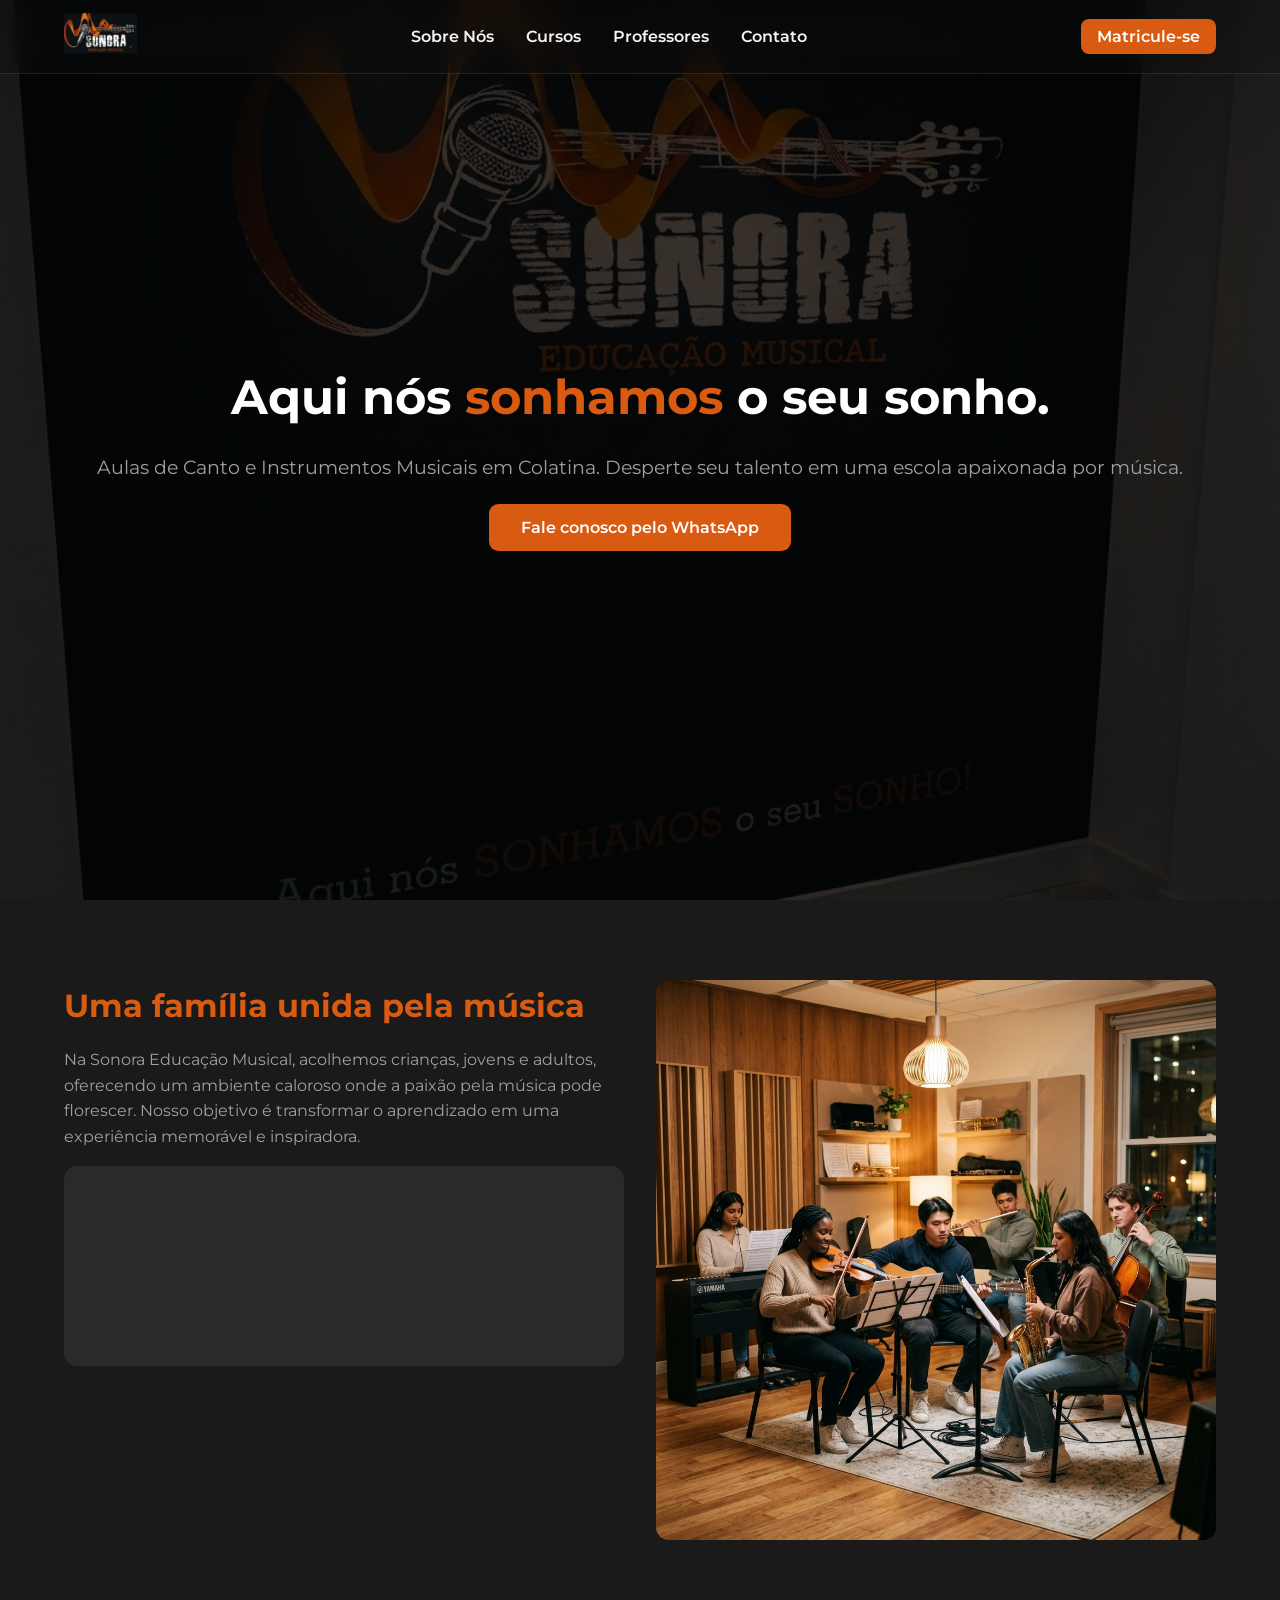
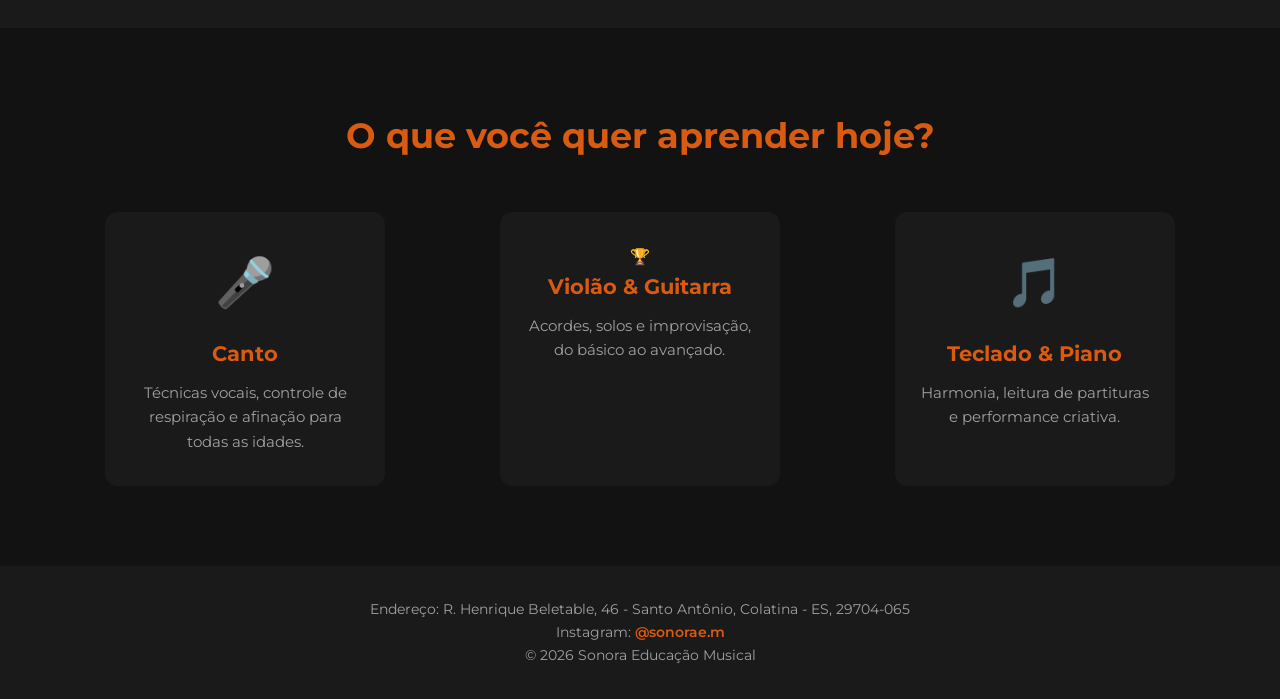
==== index.html @ bcbfad16 "Ajusta layout para celular e move arquivos para o diretorio raiz" ====
<!DOCTYPE html>
<html lang="pt-BR">
<head>
    <meta charset="UTF-8" />
    <meta http-equiv="X-UA-Compatible" content="IE=edge" />
    <meta name="viewport" content="width=device-width, initial-scale=1.0" />
    <title>Sonora Educação Musical</title>
    <!-- Google Font -->
    <link href="https://fonts.googleapis.com/css2?family=Montserrat:wght@400;600;700&display=swap" rel="stylesheet" />
    <link rel="stylesheet" href="style.css" />
</head>
<body>
    <!-- Header -->
    <header id="site-header" class="header glass">
        <div class="container header-content">
            <div class="logo">
                <a href="index.html"><img src="img/logo.png" alt="Sonora Logo" /></a>
            </div>
            <button class="menu-toggle" id="menu-toggle" aria-label="Abrir menu">
                <span class="hamburger-bar"></span>
                <span class="hamburger-bar"></span>
                <span class="hamburger-bar"></span>
            </button>
            <nav class="nav-menu">
                <ul>
                    <li><a href="sobre.html">Sobre Nós</a></li>
                    <li><a href="cursos.html">Cursos</a></li>
                    <li><a href="professores.html">Professores</a></li>
                    <li><a href="contato.html">Contato</a></li>
                </ul>
                <div class="cta-mobile">
                    <a href="https://api.whatsapp.com/message/GBODBOK3OAPBL1?autoload=1&app_absent=0&utm_source=ig" class="button enroll-btn" target="_blank" rel="noopener">Matricule‑se</a>
                </div>
            </nav>
            <div class="cta">
                <a href="https://api.whatsapp.com/message/GBODBOK3OAPBL1?autoload=1&app_absent=0&utm_source=ig" class="button enroll-btn" target="_blank" rel="noopener">Matricule‑se</a>
            </div>
        </div>
    </header>

    <!-- Hero Section -->
    <section id="hero" class="hero">
        <div class="hero-overlay"></div>
        <div class="hero-content container">
            <h1>Aqui nós <span class="highlight">sonhamos</span> o seu sonho.</h1>
            <p class="subtitle">Aulas de Canto e Instrumentos Musicais em Colatina. Desperte seu talento em uma escola apaixonada por música.</p>
            <a href="https://api.whatsapp.com/message/GBODBOK3OAPBL1?autoload=1&app_absent=0&utm_source=ig" class="button hero-btn" target="_blank" rel="noopener">Fale conosco pelo WhatsApp</a>
        </div>
    </section>

    <!-- About Us -->
    <section id="sobre" class="about section">
        <div class="container grid-about">
            <div class="about-text">
                <h2>Uma família unida pela música</h2>
                <p>Na Sonora Educação Musical, acolhemos crianças, jovens e adultos, oferecendo um ambiente caloroso onde a paixão pela música pode florescer. Nosso objetivo é transformar o aprendizado em uma experiência memorável e inspiradora.</p>
                <div class="gallery-placeholder">
                    <!-- Placeholder for a collage of student photos -->
                </div>
            </div>
            <div class="about-image">
                <img src="img/about.jpg" alt="Alunos da Sonora" />
            </div>
        </div>
    </section>

    <!-- Courses -->
    <section id="cursos" class="courses section">
        <div class="container">
            <h2 class="section-title">O que você quer aprender hoje?</h2>
            <div class="cards">
                <div class="card">
                    <div class="icon">&#127908;</div>
                    <h3>Canto</h3>
                    <p>Técnicas vocais, controle de respiração e afinação para todas as idades.</p>
                </div>
                <div class="card">
                    <div class="button" link="">&#127942;</div>
                    <h3>Violão &amp; Guitarra</h3>
                    <p>Acordes, solos e improvisação, do básico ao avançado.</p>
                </div>
                <div class="card">
                    <div class="icon">&#127925;</div>
                    <h3>Teclado &amp; Piano</h3>
                    <p>Harmonia, leitura de partituras e performance criativa.</p>
                </div>
            </div>
        </div>
    </section>

    <!-- Footer -->
    <footer id="contato" class="footer section">
        <div class="container footer-content">
            <p>Endereço: R. Henrique Beletable, 46 - Santo Antônio, Colatina - ES, 29704-065</p>
            <p>Instagram: <a href="https://instagram.com/sonorae.m" target="_blank" rel="noopener">@sonorae.m</a></p>
            <p>&copy; 2026 Sonora Educação Musical</p>
        </div>
    </footer>

    <script src="script.js"></script>
</body>
</html>
---- style.css ----
/* --------------------------------------------------
   Global Styles
   -------------------------------------------------- */
* {
  margin: 0;
  padding: 0;
  box-sizing: border-box;
}

html {
  scroll-behavior: smooth; /* fallback for browsers without JS offset handling */
}

body {
  font-family: 'Montserrat', sans-serif;
  background: linear-gradient(rgba(18, 18, 18, 0.85), rgba(18, 18, 18, 0.85)), url('img/background.png') no-repeat center center fixed;
  background-size: cover;
  background-color: #121212; /* fallback primary background */
  color: #f4f4f4; /* primary text */
  line-height: 1.6;
  -webkit-font-smoothing: antialiased;
}

a {
  text-decoration: none;
  color: inherit;
  transition: color 0.3s ease;
}

.container {
  width: 90%;
  max-width: 1200px;
  margin: 0 auto;
}

/* --------------------------------------------------
   Header – Glassmorphism
   -------------------------------------------------- */
header {
  position: fixed;
  top: 0;
  left: 0;
  width: 100%;
  backdrop-filter: blur(12px);
  background: rgba(18, 18, 18, 0.3);
  border-bottom: 1px solid rgba(255, 255, 255, 0.1);
  z-index: 1000;
  transition: background 0.4s ease, box-shadow 0.4s ease;
}

header.scrolled {
  background: rgba(18, 18, 18, 0.85);
  box-shadow: 0 2px 8px rgba(0, 0, 0, 0.5);
}

.header-content {
  display: flex;
  align-items: center;
  justify-content: space-between;
  padding: 0.8rem 0;
}

.logo img {
  height: 40px;
}

nav ul {
  display: flex;
  gap: 1.5rem;
  list-style: none;
}

nav a {
  color: #f4f4f4;
  font-weight: 600;
  position: relative;
}

nav a::after {
  content: '';
  position: absolute;
  width: 0;
  height: 2px;
  background: #d95a11;
  left: 0;
  bottom: -4px;
  transition: width 0.3s ease;
}

nav a:hover::after {
  width: 100%;
}

.cta .button {
  background: #d95a11;
  color: #fff;
  padding: 0.5rem 1rem;
  border-radius: 0.5rem;
  font-weight: 600;
  transition: transform 0.2s ease, box-shadow 0.2s ease;
}

.cta .button:hover {
  transform: scale(1.05);
  box-shadow: 0 4px 12px rgba(217, 90, 17, 0.4);
}

/* --------------------------------------------------
   Hero Section
   -------------------------------------------------- */
.hero {
  position: relative;
  min-height: 100vh;
  display: flex;
  align-items: center;
  justify-content: center;
  color: #fff;
  text-align: center;
  background: linear-gradient(rgba(0, 0, 0, 0.5), rgba(0, 0, 0, 0.5)), url('img/background.png') center center / cover no-repeat;
  overflow: hidden;
}

.hero-overlay {
  position: absolute;
  inset: 0;
  background: rgba(0, 0, 0, 0.4);
}

.hero-content {
  position: relative;
  z-index: 1;
}

.hero h1 {
  font-size: clamp(2rem, 6vw, 3.5rem);
  margin-bottom: 1rem;
}

.highlight {
  color: #d95a11;
}

.hero .subtitle {
  font-size: 1.1rem;
  color: #a0a0a0;
  margin-bottom: 2rem;
}

.hero .hero-btn {
  background: #d95a11;
  color: #fff;
  padding: 0.9rem 2rem;
  border-radius: 0.6rem;
  font-size: 1rem;
  font-weight: 600;
  transition: transform 0.2s ease, box-shadow 0.2s ease;
}

.hero .hero-btn:hover {
  transform: scale(1.03);
  box-shadow: 0 6px 15px rgba(217, 90, 17, 0.5);
}

/* --------------------------------------------------
   About Section
   -------------------------------------------------- */
.about {
  padding: 5rem 0;
  background: #1a1a1a;
  color: #f4f4f4;
}

.grid-about {
  display: grid;
  grid-template-columns: 1fr;
  gap: 2rem;
  align-items: start;
}

.about-text h2 {
  font-size: 2rem;
  margin-bottom: 1rem;
  color: #d95a11;
}

.about-text p {
  color: #a0a0a0;
  margin-bottom: 1rem;
}

.gallery-placeholder {
  height: 200px;
  background: #2a2a2a;
  border-radius: 0.8rem;
  display: flex;
  align-items: center;
  justify-content: center;
  color: #a0a0a0;
  font-style: italic;
}

.about-image img {
  width: 100%;
  border-radius: 0.8rem;
  object-fit: cover;
}

/* --------------------------------------------------
   Courses Section
   -------------------------------------------------- */
.courses {
  padding: 5rem 0;
  background: #121212;
  text-align: center;
}

.section-title {
  font-size: 2.2rem;
  margin-bottom: 3rem;
  color: #d95a11;
}

.cards {
  display: flex;
  flex-wrap: wrap;
  gap: 2rem;
  justify-content: center;
}

.card {
  background: #1a1a1a;
  border-radius: 0.8rem;
  padding: 2rem 1.5rem;
  width: 280px;
  transition: transform 0.3s ease, box-shadow 0.3s ease;
  text-align: center;
}

.card:hover {
  transform: translateY(-8px);
  box-shadow: 0 12px 20px rgba(0, 0, 0, 0.5);
}

.card .icon {
  font-size: 3rem;
  margin-bottom: 1rem;
}

.card h3 {
  margin-bottom: 0.7rem;
  color: #d95a11;
  font-size: 1.3rem;
}

.card p {
  color: #a0a0a0;
  font-size: 0.95rem;
}

/* --------------------------------------------------
   Footer
   -------------------------------------------------- */
.footer {
  background: #1a1a1a;
  color: #a0a0a0;
  padding: 2rem 0;
  text-align: center;
  font-size: 0.9rem;
}

.footer a {
  color: #d95a11;
  font-weight: 600;
}

/* --------------------------------------------------
   Responsive Adjustments (Mobile‑First)
   -------------------------------------------------- */
@media (min-width: 600px) {
  nav ul {
    gap: 2rem;
  }
}

@media (min-width: 768px) {
  .grid-about {
    grid-template-columns: 1fr 1fr;
  }
  .cards {
    justify-content: space-around;
  }
}

@media (min-width: 992px) {
  .hero h1 {
    font-size: 3rem;
  }
  .hero .subtitle {
    font-size: 1.2rem;
  }
}

/* --------------------------------------------------
   Utility Classes
   -------------------------------------------------- */
.hidden {
  display: none !important;
}

/* Active Nav Link */
nav a.active {
  color: #d95a11 !important;
}
nav a.active::after {
  width: 100% !important;
}

/* Subpage Hero */
.subpage-hero {
  padding: 8rem 0 4rem 0;
  text-align: center;
  background: linear-gradient(180deg, rgba(26, 26, 26, 0.8) 0%, rgba(18, 18, 18, 1) 100%);
  border-bottom: 1px solid rgba(255, 255, 255, 0.05);
}
.subpage-hero h1 {
  font-size: 3rem;
  color: #f4f4f4;
  margin-bottom: 0.5rem;
}
.subpage-hero .subtitle {
  color: #a0a0a0;
  font-size: 1.1rem;
}

/* About Values */
.values-title {
  margin: 2.5rem 0 1rem 0;
  color: #f4f4f4;
  font-size: 1.5rem;
}
.values-grid {
  display: grid;
  grid-template-columns: 1fr;
  gap: 1.5rem;
  margin-top: 1rem;
}
.value-item {
  background: #1a1a1a;
  padding: 1.5rem;
  border-radius: 0.8rem;
  border: 1px solid rgba(255, 255, 255, 0.05);
}
.value-icon {
  font-size: 2rem;
  margin-bottom: 0.5rem;
}
.value-item h4 {
  color: #d95a11;
  margin-bottom: 0.3rem;
}
.value-item p {
  font-size: 0.9rem;
}

/* Mural Collage (Polaroid Style) */
.about-gallery {
  background: #1a1a1a;
  padding: 2.5rem 2rem;
  border-radius: 1rem;
  border: 1px solid rgba(255, 255, 255, 0.05);
  box-shadow: 0 8px 32px rgba(0, 0, 0, 0.5);
  margin-top: 2rem;
}
.about-gallery h3 {
  color: #d95a11;
  margin-bottom: 0.3rem;
}
.mural-sub {
  font-size: 0.9rem;
  color: #a0a0a0;
  margin-bottom: 2rem;
}
.mural-collage {
  display: grid;
  grid-template-columns: repeat(2, 1fr);
  gap: 1.5rem;
  position: relative;
}
.collage-item {
  background: #252525;
  padding: 0.8rem;
  border-radius: 0.4rem;
  box-shadow: 0 4px 10px rgba(0, 0, 0, 0.4);
  transition: transform 0.3s ease, box-shadow 0.3s ease;
}
.collage-inner {
  display: flex;
  flex-direction: column;
  align-items: center;
  gap: 0.5rem;
}
.collage-inner span {
  font-size: 0.8rem;
  font-weight: 600;
  color: #f4f4f4;
}
.mural-pic-placeholder {
  width: 100%;
  aspect-ratio: 4/3;
  border-radius: 0.2rem;
  background: #333 url('background.png') no-repeat center center;
  background-size: cover;
  opacity: 0.8;
}
.mural-pic-placeholder.singer { filter: hue-rotate(15deg) contrast(1.1); }
.mural-pic-placeholder.guitar { filter: hue-rotate(60deg) saturate(1.2); }
.mural-pic-placeholder.piano { filter: hue-rotate(120deg) brightness(0.9); }
.mural-pic-placeholder.presentation { filter: hue-rotate(240deg) contrast(1.2); }

.collage-item.p1 { transform: rotate(-2deg); }
.collage-item.p2 { transform: rotate(3deg); }
.collage-item.p3 { transform: rotate(2deg); }
.collage-item.p4 { transform: rotate(-3deg); }

.collage-item:hover {
  transform: scale(1.05) rotate(0deg);
  box-shadow: 0 8px 20px rgba(217, 90, 17, 0.3);
  z-index: 10;
}

/* Detailed Courses Page */
.courses-detailed-grid {
  display: grid;
  grid-template-columns: 1fr;
  gap: 2.5rem;
  margin-top: 2rem;
}
.course-detail-card {
  background: #1a1a1a;
  border-radius: 1rem;
  padding: 2.5rem;
  border: 1px solid rgba(255, 255, 255, 0.05);
  box-shadow: 0 8px 24px rgba(0, 0, 0, 0.4);
  transition: transform 0.3s ease, border-color 0.3s ease;
  position: relative;
  overflow: hidden;
}
.course-detail-card:hover {
  transform: translateY(-5px);
  border-color: rgba(217, 90, 17, 0.3);
}
.course-icon-bg {
  font-size: 3rem;
  margin-bottom: 1.5rem;
}
.course-detail-card h3 {
  color: #d95a11;
  font-size: 1.8rem;
  margin-bottom: 1rem;
}
.course-desc {
  color: #a0a0a0;
  margin-bottom: 1.5rem;
}
.course-topics {
  list-style: none;
  display: grid;
  grid-template-columns: 1fr;
  gap: 0.8rem;
  margin-bottom: 2rem;
}
.course-topics li {
  display: flex;
  align-items: center;
  gap: 0.5rem;
  font-size: 0.95rem;
  color: #f4f4f4;
}
.course-topics li span {
  color: #d95a11;
  font-weight: bold;
}
.course-meta {
  border-top: 1px solid rgba(255, 255, 255, 0.05);
  padding-top: 1.5rem;
  margin-bottom: 2rem;
  display: flex;
  flex-direction: column;
  gap: 0.5rem;
  font-size: 0.85rem;
  color: #a0a0a0;
}
.course-btn {
  background: #d95a11;
  color: #fff;
  padding: 0.8rem 2rem;
  border-radius: 0.5rem;
  font-weight: 600;
  display: inline-block;
  transition: transform 0.2s ease, box-shadow 0.2s ease;
  text-align: center;
}
.course-btn:hover {
  transform: scale(1.03);
  box-shadow: 0 4px 15px rgba(217, 90, 17, 0.4);
}

/* Teachers Page Interactive Tab Layout */
.grid-teachers-layout {
  display: grid;
  grid-template-columns: 1fr;
  gap: 2.5rem;
  align-items: start;
}

.teachers-list-sidebar {
  display: flex;
  flex-direction: column;
  gap: 1.5rem;
}

.sidebar-title {
  font-size: 1.4rem;
  color: #f4f4f4;
  margin-bottom: 0.5rem;
  border-left: 3px solid #d95a11;
  padding-left: 0.8rem;
}

.teacher-small-cards {
  display: flex;
  flex-direction: column;
  gap: 1rem;
}

.teacher-small-card {
  display: flex;
  align-items: center;
  gap: 1.2rem;
  background: #1a1a1a;
  padding: 1rem 1.2rem;
  border-radius: 0.8rem;
  border: 1px solid rgba(255, 255, 255, 0.05);
  cursor: pointer;
  transition: transform 0.2s ease, border-color 0.2s ease, background-color 0.2s ease, box-shadow 0.2s ease;
}

.teacher-small-card:hover {
  transform: translateY(-2px);
  border-color: rgba(217, 90, 17, 0.3);
  background: #222;
}

.teacher-small-card.active {
  background: rgba(217, 90, 17, 0.08);
  border-color: #d95a11;
  box-shadow: 0 4px 15px rgba(217, 90, 17, 0.15);
}

.card-avatar {
  font-size: 1.8rem;
  background: #252525;
  width: 48px;
  height: 48px;
  border-radius: 50%;
  display: flex;
  align-items: center;
  justify-content: center;
  border: 1px solid rgba(255, 255, 255, 0.1);
  transition: border-color 0.2s ease;
}

.teacher-small-card.active .card-avatar {
  border-color: #d95a11;
  background: #1a1a1a;
}

.card-meta h4 {
  font-size: 1.05rem;
  color: #f4f4f4;
  margin-bottom: 0.1rem;
}

.card-meta p {
  font-size: 0.85rem;
  color: #a0a0a0;
}

/* Teacher details panel */
.teacher-details-panel {
  background: #1a1a1a;
  border-radius: 1.5rem;
  padding: 2.5rem;
  border: 1px solid rgba(255, 255, 255, 0.05);
  box-shadow: 0 8px 30px rgba(0, 0, 0, 0.4);
  position: relative;
  min-height: 400px;
}

.teacher-detail-content {
  display: none;
  opacity: 0;
}

@keyframes fadeIn {
  from { opacity: 0; transform: translateY(10px); }
  to { opacity: 1; transform: translateY(0); }
}

.teacher-detail-content.active {
  display: block;
  animation: fadeIn 0.4s forwards;
}

.teacher-detail-header {
  margin-bottom: 2rem;
}

.teacher-detail-header .tag {
  background: rgba(217, 90, 17, 0.15);
  color: #d95a11;
  padding: 0.3rem 0.8rem;
  border-radius: 2rem;
  font-size: 0.75rem;
  font-weight: 700;
  text-transform: uppercase;
  letter-spacing: 1px;
  display: inline-block;
  margin-bottom: 0.8rem;
}

.teacher-detail-header h2 {
  font-size: 2.5rem;
  color: #f4f4f4;
  margin-bottom: 0.3rem;
}

.teacher-instrument {
  color: #d95a11;
  font-weight: 600;
  font-size: 1.2rem;
}

.teacher-bio {
  color: #a0a0a0;
  line-height: 1.7;
  margin-bottom: 1.5rem;
}

.teacher-quote {
  font-style: italic;
  border-left: 3px solid #d95a11;
  padding-left: 1.5rem;
  margin: 2rem 0;
  color: #f4f4f4;
  font-size: 1.1rem;
}

.specs-heading {
  margin: 2rem 0 1rem 0;
  font-size: 1.2rem;
  color: #f4f4f4;
}

.specs-grid {
  display: grid;
  grid-template-columns: 1fr;
  gap: 1.2rem;
  margin-bottom: 2.5rem;
}

.spec-card {
  background: #252525;
  padding: 1.2rem;
  border-radius: 0.6rem;
  border: 1px solid rgba(255, 255, 255, 0.05);
}

.spec-card h5 {
  color: #d95a11;
  font-size: 1.05rem;
  margin-bottom: 0.4rem;
}

.spec-card p {
  font-size: 0.88rem;
  color: #a0a0a0;
}

.cta-teacher-box {
  border-top: 1px solid rgba(255, 255, 255, 0.05);
  padding-top: 2rem;
}

.teacher-cta-btn {
  background: #d95a11;
  color: #fff;
  padding: 1rem 2rem;
  border-radius: 0.6rem;
  font-weight: 700;
  transition: transform 0.2s ease, box-shadow 0.2s ease;
  display: inline-block;
}

.teacher-cta-btn:hover {
  transform: scale(1.05);
  box-shadow: 0 6px 20px rgba(217, 90, 17, 0.4);
}

/* Contact Page styling */
.grid-contact {
  display: grid;
  grid-template-columns: 1fr;
  gap: 3rem;
}
.contact-info h2, .contact-form-container h2 {
  color: #d95a11;
  font-size: 2rem;
  margin-bottom: 1rem;
}
.contact-info > p, .contact-form-container > p {
  color: #a0a0a0;
  margin-bottom: 2rem;
}
.info-block {
  display: flex;
  gap: 1rem;
  margin-bottom: 1.5rem;
}
.info-icon {
  font-size: 1.8rem;
}
.info-text h4 {
  color: #f4f4f4;
  margin-bottom: 0.2rem;
}
.info-text p, .info-text a {
  color: #a0a0a0;
  font-size: 0.95rem;
}
.highlight-link {
  transition: color 0.2s ease;
}
.highlight-link:hover {
  color: #d95a11;
}
.map-placeholder {
  background: #1a1a1a;
  border-radius: 1rem;
  border: 1px solid rgba(255, 255, 255, 0.05);
  padding: 0.5rem;
  height: 220px;
  margin-top: 2rem;
}
.map-inner {
  background: #252525;
  height: 100%;
  border-radius: 0.8rem;
  display: flex;
  align-items: center;
  justify-content: center;
  color: #a0a0a0;
  font-style: italic;
  font-size: 0.9rem;
  border: 1px dashed rgba(255, 255, 255, 0.1);
}
.contact-form-container {
  background: #1a1a1a;
  padding: 3rem;
  border-radius: 1.5rem;
  border: 1px solid rgba(255, 255, 255, 0.05);
}
.styled-form {
  display: flex;
  flex-direction: column;
  gap: 1.5rem;
}
.form-group {
  display: flex;
  flex-direction: column;
  gap: 0.5rem;
}
.form-group label {
  font-size: 0.9rem;
  font-weight: 600;
  color: #f4f4f4;
}
.form-group input, .form-group textarea {
  background: #252525;
  border: 1px solid rgba(255, 255, 255, 0.1);
  padding: 0.8rem 1rem;
  border-radius: 0.5rem;
  color: #f4f4f4;
  font-family: inherit;
  transition: border-color 0.3s ease, box-shadow 0.3s ease;
}
.form-group input:focus, .form-group textarea:focus {
  outline: none;
  border-color: #d95a11;
  box-shadow: 0 0 8px rgba(217, 90, 17, 0.35);
}
.form-submit-btn {
  background: #d95a11;
  color: #fff;
  padding: 1rem;
  border: none;
  border-radius: 0.5rem;
  font-weight: 700;
  font-size: 1rem;
  cursor: pointer;
  transition: transform 0.2s ease, box-shadow 0.2s ease;
}
.form-submit-btn:hover {
  transform: translateY(-2px);
  box-shadow: 0 5px 15px rgba(217, 90, 17, 0.4);
}

/* --------------------------------------------------
   Responsive Subpages (Tablet / Desktop)
   -------------------------------------------------- */
@media (min-width: 768px) {
  .values-grid {
    grid-template-columns: repeat(2, 1fr);
  }
  .courses-detailed-grid {
    grid-template-columns: repeat(2, 1fr);
  }
  .grid-contact {
    grid-template-columns: 1fr 1fr;
  }
  .specs-grid {
    grid-template-columns: repeat(3, 1fr);
  }
}

@media (min-width: 992px) {
  .courses-detailed-grid {
    grid-template-columns: repeat(3, 1fr);
  }
  .grid-teachers-layout {
    grid-template-columns: 320px 1fr;
  }
  .collage-inner span {
    font-size: 0.9rem;
  }
}

/* Teacher Detailed Profile Pictures */
.teacher-detail-flex {
  display: flex;
  align-items: center;
  gap: 1.5rem;
  margin-bottom: 2rem;
}

.teacher-detail-img-container {
  width: 90px;
  height: 90px;
  border-radius: 50%;
  overflow: hidden;
  border: 3px solid #d95a11;
  box-shadow: 0 4px 12px rgba(217, 90, 17, 0.3);
  flex-shrink: 0;
}

.teacher-detail-avatar {
  width: 100%;
  height: 100%;
  object-fit: cover;
}

.teacher-detail-header-text {
  display: flex;
  flex-direction: column;
}

@media (max-width: 480px) {
  .teacher-detail-flex {
    flex-direction: column;
    align-items: flex-start;
    gap: 1rem;
  }
}

/* --------------------------------------------------
   Mobile Responsive Adjustments & Hamburger Menu
   -------------------------------------------------- */

/* Hamburger Button */
.menu-toggle {
  display: none;
  flex-direction: column;
  justify-content: space-between;
  width: 28px;
  height: 20px;
  background: transparent;
  border: none;
  cursor: pointer;
  z-index: 1100;
  padding: 0;
}

.menu-toggle:focus {
  outline: none;
}

.hamburger-bar {
  width: 100%;
  height: 3px;
  background-color: #f4f4f4;
  border-radius: 2px;
  transition: all 0.3s cubic-bezier(0.77, 0.2, 0.05, 1.0);
}

/* Transform Hamburger into 'X' when active */
.menu-toggle.active .hamburger-bar:nth-child(1) {
  transform: translateY(8.5px) rotate(45deg);
}

.menu-toggle.active .hamburger-bar:nth-child(2) {
  opacity: 0;
}

.menu-toggle.active .hamburger-bar:nth-child(3) {
  transform: translateY(-8.5px) rotate(-45deg);
}

/* Mobile responsive navigation & styling */
@media (max-width: 767px) {
  .menu-toggle {
    display: flex;
  }

  .header-content .cta {
    display: none; /* Hide desktop CTA in header line */
  }

  .nav-menu {
    position: fixed;
    top: 0;
    right: -100%;
    width: 290px;
    height: 100vh;
    background: rgba(18, 18, 18, 0.98);
    backdrop-filter: blur(20px);
    -webkit-backdrop-filter: blur(20px);
    display: flex;
    flex-direction: column;
    justify-content: center;
    align-items: center;
    gap: 2.5rem;
    z-index: 1000;
    transition: right 0.4s cubic-bezier(0.77, 0.2, 0.05, 1.0);
    box-shadow: -10px 0 30px rgba(0, 0, 0, 0.6);
    border-left: 1px solid rgba(255, 255, 255, 0.05);
    padding: 2rem;
  }

  .nav-menu.active {
    right: 0;
  }

  nav ul {
    flex-direction: column;
    align-items: center;
    gap: 2rem;
  }

  nav a {
    font-size: 1.25rem;
  }

  .cta-mobile {
    display: block;
    margin-top: 1rem;
    width: 100%;
    text-align: center;
  }

  .cta-mobile .button {
    background: #d95a11;
    color: #fff;
    padding: 0.8rem 2rem;
    border-radius: 0.5rem;
    font-weight: 600;
    display: inline-block;
    transition: transform 0.2s ease, box-shadow 0.2s ease;
    width: 100%;
  }

  body.no-scroll {
    overflow: hidden;
  }
}

@media (min-width: 768px) {
  .cta-mobile {
    display: none;
  }
}

/* Horizontal scrollable tab list for teachers on small viewports */
@media (max-width: 991px) {
  .teacher-small-cards {
    flex-direction: row !important;
    overflow-x: auto;
    padding: 0.5rem 0.2rem 1.2rem 0.2rem;
    -webkit-overflow-scrolling: touch;
    scrollbar-width: thin;
    scrollbar-color: #d95a11 rgba(255, 255, 255, 0.05);
    gap: 0.8rem;
  }

  /* Style scrollbar for webkit browsers */
  .teacher-small-cards::-webkit-scrollbar {
    height: 5px;
  }
  .teacher-small-cards::-webkit-scrollbar-track {
    background: rgba(255, 255, 255, 0.05);
    border-radius: 10px;
  }
  .teacher-small-cards::-webkit-scrollbar-thumb {
    background: #d95a11;
    border-radius: 10px;
  }

  .teacher-small-card {
    flex: 0 0 auto;
    width: 160px;
    padding: 0.8rem 1rem;
    flex-direction: column;
    text-align: center;
    gap: 0.6rem;
  }

  .teacher-small-card .card-avatar {
    width: 44px;
    height: 44px;
    font-size: 1.5rem;
  }

  .teacher-small-card .card-meta h4 {
    font-size: 0.95rem;
  }

  .teacher-small-card .card-meta p {
    font-size: 0.75rem;
  }
}

/* Specific spacing and padding fixes on mobile devices */
@media (max-width: 480px) {
  .course-detail-card {
    padding: 1.5rem;
  }
  
  .teacher-details-panel {
    padding: 1.5rem;
  }

  .contact-form-container {
    padding: 1.5rem;
  }

  .mural-collage {
    gap: 0.8rem;
  }

  .collage-item {
    padding: 0.5rem;
  }
}
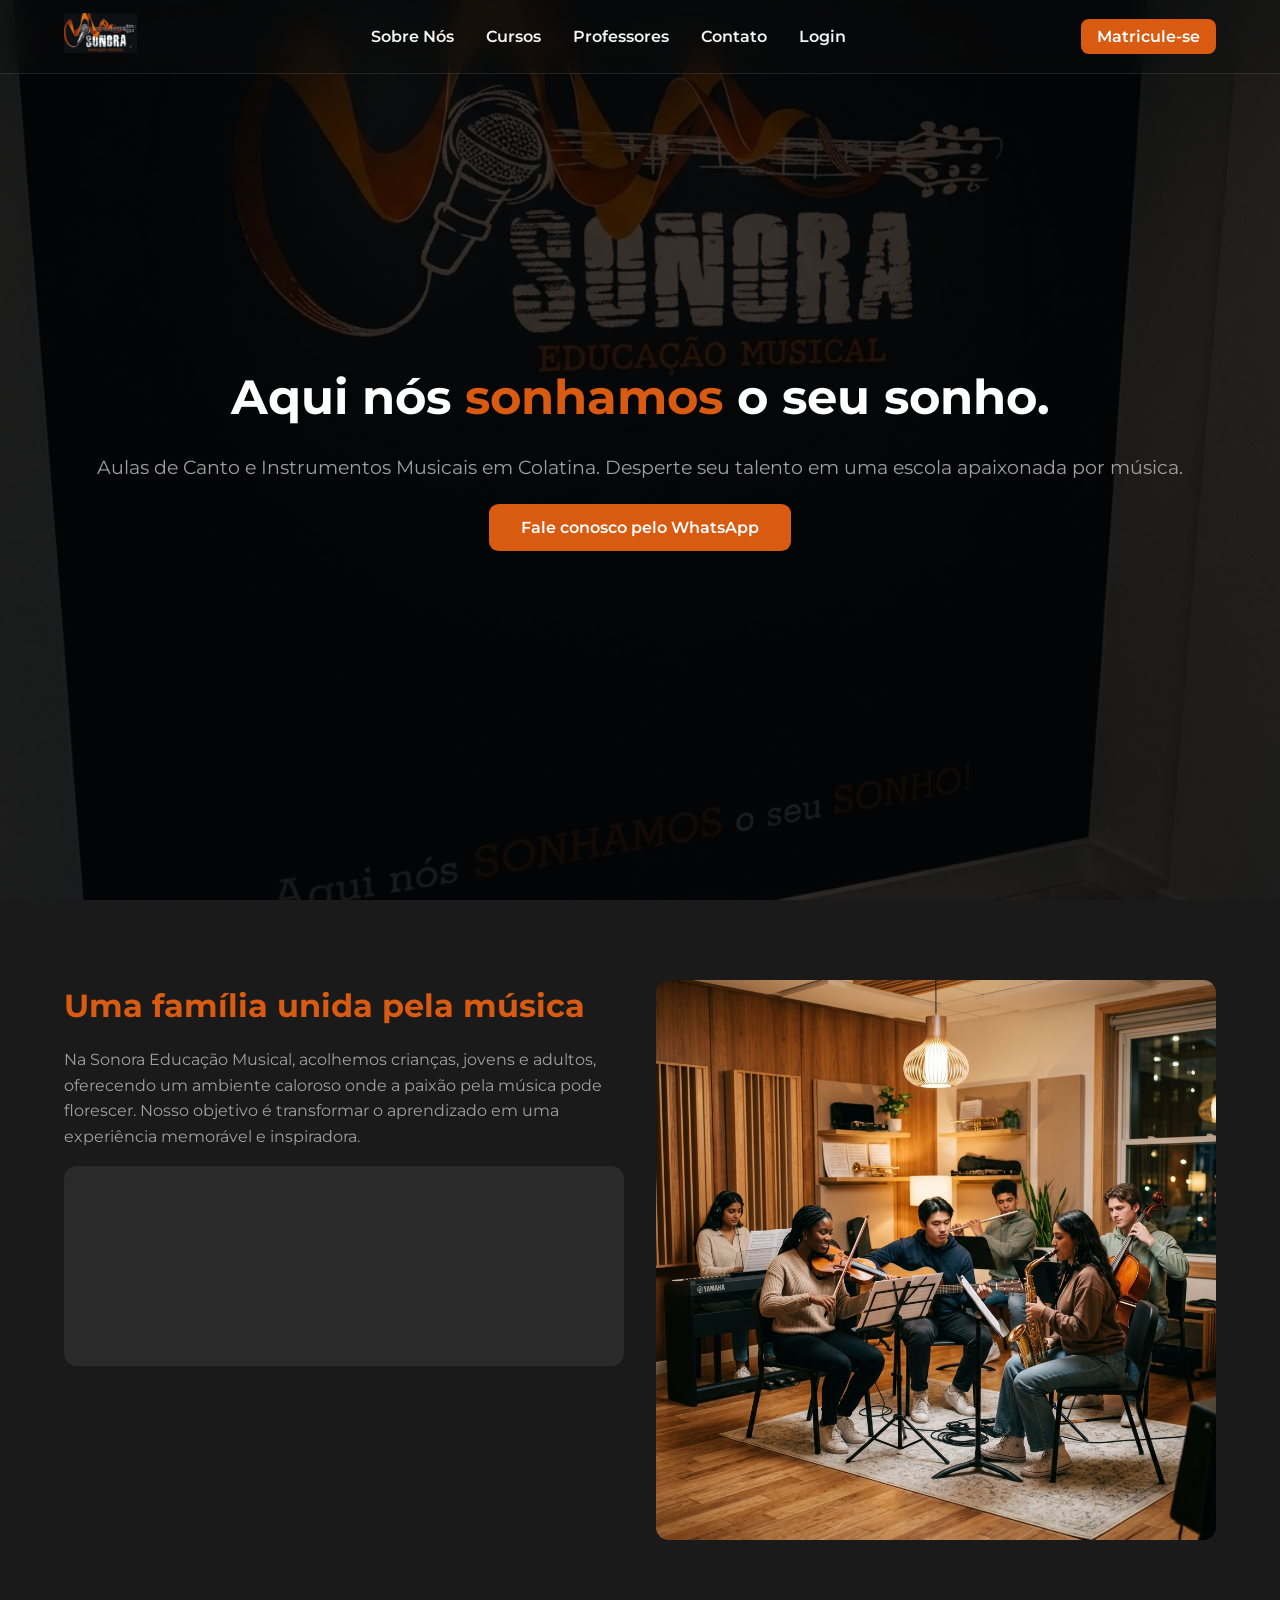
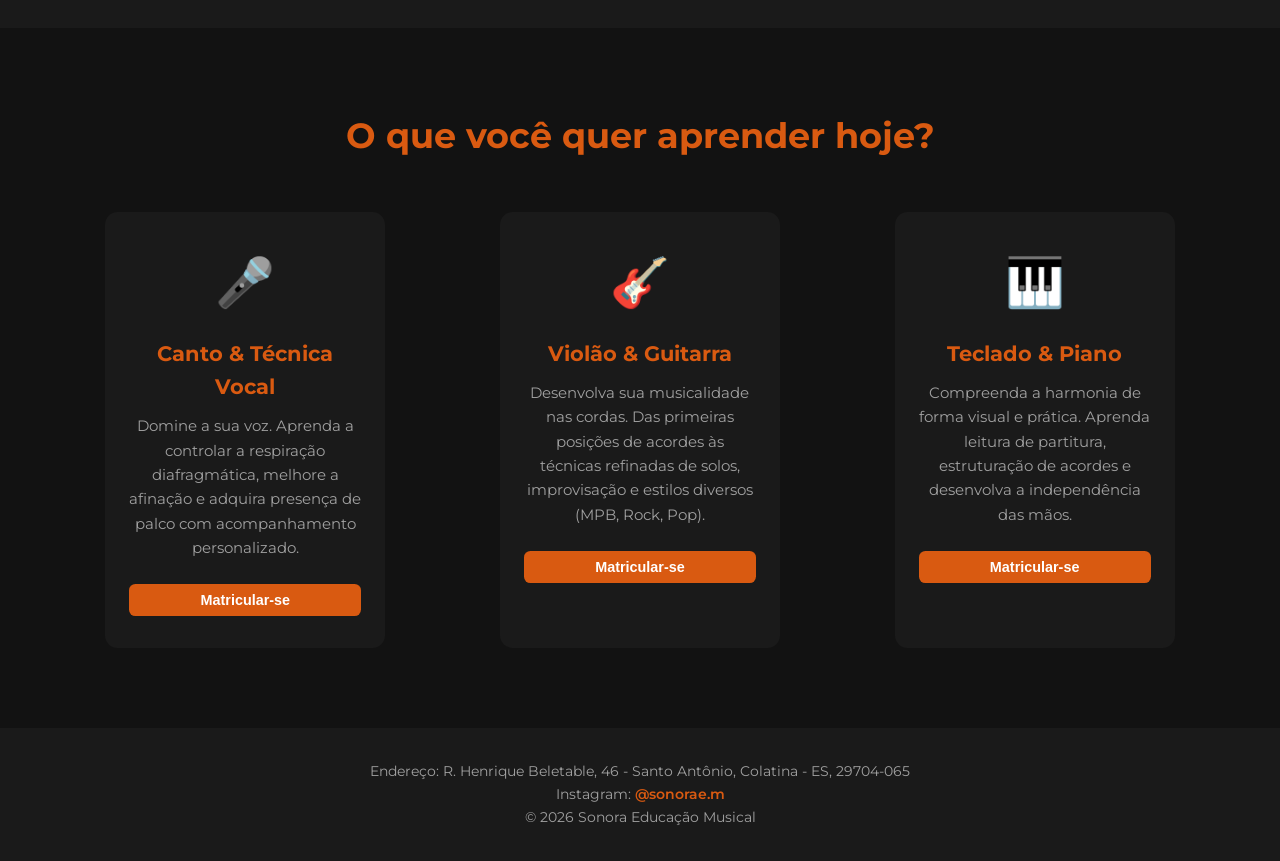
==== commit caec2df4: "Cria login.html, admin.html e torna o site dinamico com localStorage" ====
--- a/index.html
+++ b/index.html
@@ -42,8 +42,8 @@
     <section id="hero" class="hero">
         <div class="hero-overlay"></div>
         <div class="hero-content container">
-            <h1>Aqui nós <span class="highlight">sonhamos</span> o seu sonho.</h1>
-            <p class="subtitle">Aulas de Canto e Instrumentos Musicais em Colatina. Desperte seu talento em uma escola apaixonada por música.</p>
+            <h1 id="hero-title">Aqui nós <span class="highlight">sonhamos</span> o seu sonho.</h1>
+            <p id="hero-subtitle" class="subtitle">Aulas de Canto e Instrumentos Musicais em Colatina. Desperte seu talento em uma escola apaixonada por música.</p>
             <a href="https://api.whatsapp.com/message/GBODBOK3OAPBL1?autoload=1&app_absent=0&utm_source=ig" class="button hero-btn" target="_blank" rel="noopener">Fale conosco pelo WhatsApp</a>
         </div>
     </section>
@@ -52,8 +52,8 @@
     <section id="sobre" class="about section">
         <div class="container grid-about">
             <div class="about-text">
-                <h2>Uma família unida pela música</h2>
-                <p>Na Sonora Educação Musical, acolhemos crianças, jovens e adultos, oferecendo um ambiente caloroso onde a paixão pela música pode florescer. Nosso objetivo é transformar o aprendizado em uma experiência memorável e inspiradora.</p>
+                <h2 id="about-title">Uma família unida pela música</h2>
+                <p id="about-text-homepage">Na Sonora Educação Musical, acolhemos crianças, jovens e adultos, oferecendo um ambiente caloroso onde a paixão pela música pode florescer. Nosso objetivo é transformar o aprendizado em uma experiência memorável e inspiradora.</p>
                 <div class="gallery-placeholder">
                     <!-- Placeholder for a collage of student photos -->
                 </div>
--- a/style.css
+++ b/style.css
@@ -1071,3 +1071,175 @@
   }
 }
 
+/* --------------------------------------------------
+   Auth Pages & Admin Dashboard Styles
+   -------------------------------------------------- */
+
+/* Authentication Tabs */
+.auth-tabs {
+  border-bottom: 2px solid rgba(255, 255, 255, 0.05);
+}
+
+.auth-tab-btn {
+  transition: all 0.3s ease;
+}
+
+.auth-tab-btn.active {
+  color: #fff !important;
+  border-bottom: 2px solid #d95a11 !important;
+}
+
+/* User greeting in header */
+.user-greeting {
+  color: #a0a0a0;
+  font-size: 0.9rem;
+  margin-right: 0.5rem;
+  font-weight: 600;
+}
+
+/* Forms Select input styling */
+select {
+  width: 100%;
+  background: #252525;
+  border: 1px solid rgba(255, 255, 255, 0.1);
+  padding: 0.8rem 1rem;
+  border-radius: 0.5rem;
+  color: #f4f4f4;
+  font-family: inherit;
+  font-size: 1rem;
+  transition: border-color 0.3s ease, box-shadow 0.3s ease;
+}
+
+select:focus {
+  outline: none;
+  border-color: #d95a11;
+  box-shadow: 0 0 8px rgba(217, 90, 17, 0.35);
+}
+
+/* Admin Dashboard CSS layout overrides */
+.admin-tabs {
+  display: flex;
+  flex-wrap: wrap;
+  gap: 0.5rem;
+  margin-bottom: 2rem;
+  border-bottom: 1px solid rgba(255, 255, 255, 0.05);
+  padding-bottom: 1rem;
+}
+
+.admin-tab-btn {
+  background: #1a1a1a;
+  border: 1px solid rgba(255, 255, 255, 0.05);
+  padding: 0.8rem 1.5rem;
+  color: #a0a0a0;
+  font-family: inherit;
+  font-weight: 600;
+  cursor: pointer;
+  border-radius: 0.5rem;
+  transition: all 0.3s ease;
+}
+
+.admin-tab-btn.active, .admin-tab-btn:hover {
+  color: #fff !important;
+  background: #d95a11 !important;
+  border-color: #d95a11 !important;
+}
+
+.admin-panel {
+  background: #1a1a1a;
+  border-radius: 1rem;
+  border: 1px solid rgba(255, 255, 255, 0.05);
+  padding: 2rem;
+  box-shadow: 0 8px 32px rgba(0, 0, 0, 0.4);
+  margin-bottom: 3rem;
+}
+
+.admin-table {
+  width: 100%;
+  border-collapse: collapse;
+  margin-top: 1rem;
+  text-align: left;
+}
+
+.admin-table th, .admin-table td {
+  padding: 1rem;
+  border-bottom: 1px solid rgba(255, 255, 255, 0.05);
+  color: #f4f4f4;
+}
+
+.admin-table th {
+  color: #d95a11;
+  font-weight: 600;
+}
+
+.admin-table tr:hover {
+  background: rgba(255, 255, 255, 0.02);
+}
+
+.admin-form-row {
+  display: grid;
+  grid-template-columns: 1fr 1fr;
+  gap: 1.5rem;
+}
+
+.btn-action {
+  padding: 0.4rem 0.8rem;
+  border-radius: 0.3rem;
+  border: none;
+  cursor: pointer;
+  font-weight: 600;
+  font-size: 0.85rem;
+  transition: transform 0.2s ease;
+}
+
+.btn-edit {
+  background: #d95a11;
+  color: #fff;
+  margin-right: 0.5rem;
+}
+
+.btn-delete {
+  background: #e74c3c;
+  color: #fff;
+}
+
+.btn-action:hover {
+  transform: scale(1.05);
+}
+
+/* Modals */
+.admin-modal {
+  position: fixed;
+  top: 0;
+  left: 0;
+  width: 100%;
+  height: 100%;
+  background: rgba(0, 0, 0, 0.8);
+  backdrop-filter: blur(5px);
+  z-index: 2000;
+  display: flex;
+  align-items: center;
+  justify-content: center;
+}
+
+.admin-modal-content {
+  background: #1a1a1a;
+  border-radius: 1rem;
+  border: 1px solid rgba(255, 255, 255, 0.1);
+  padding: 2.5rem;
+  width: 90%;
+  max-width: 600px;
+  box-shadow: 0 10px 40px rgba(0, 0, 0, 0.6);
+  max-height: 90vh;
+  overflow-y: auto;
+}
+
+@media (max-width: 768px) {
+  .admin-form-row {
+    grid-template-columns: 1fr;
+  }
+  .admin-table th, .admin-table td {
+    padding: 0.6rem;
+    font-size: 0.85rem;
+  }
+}
+
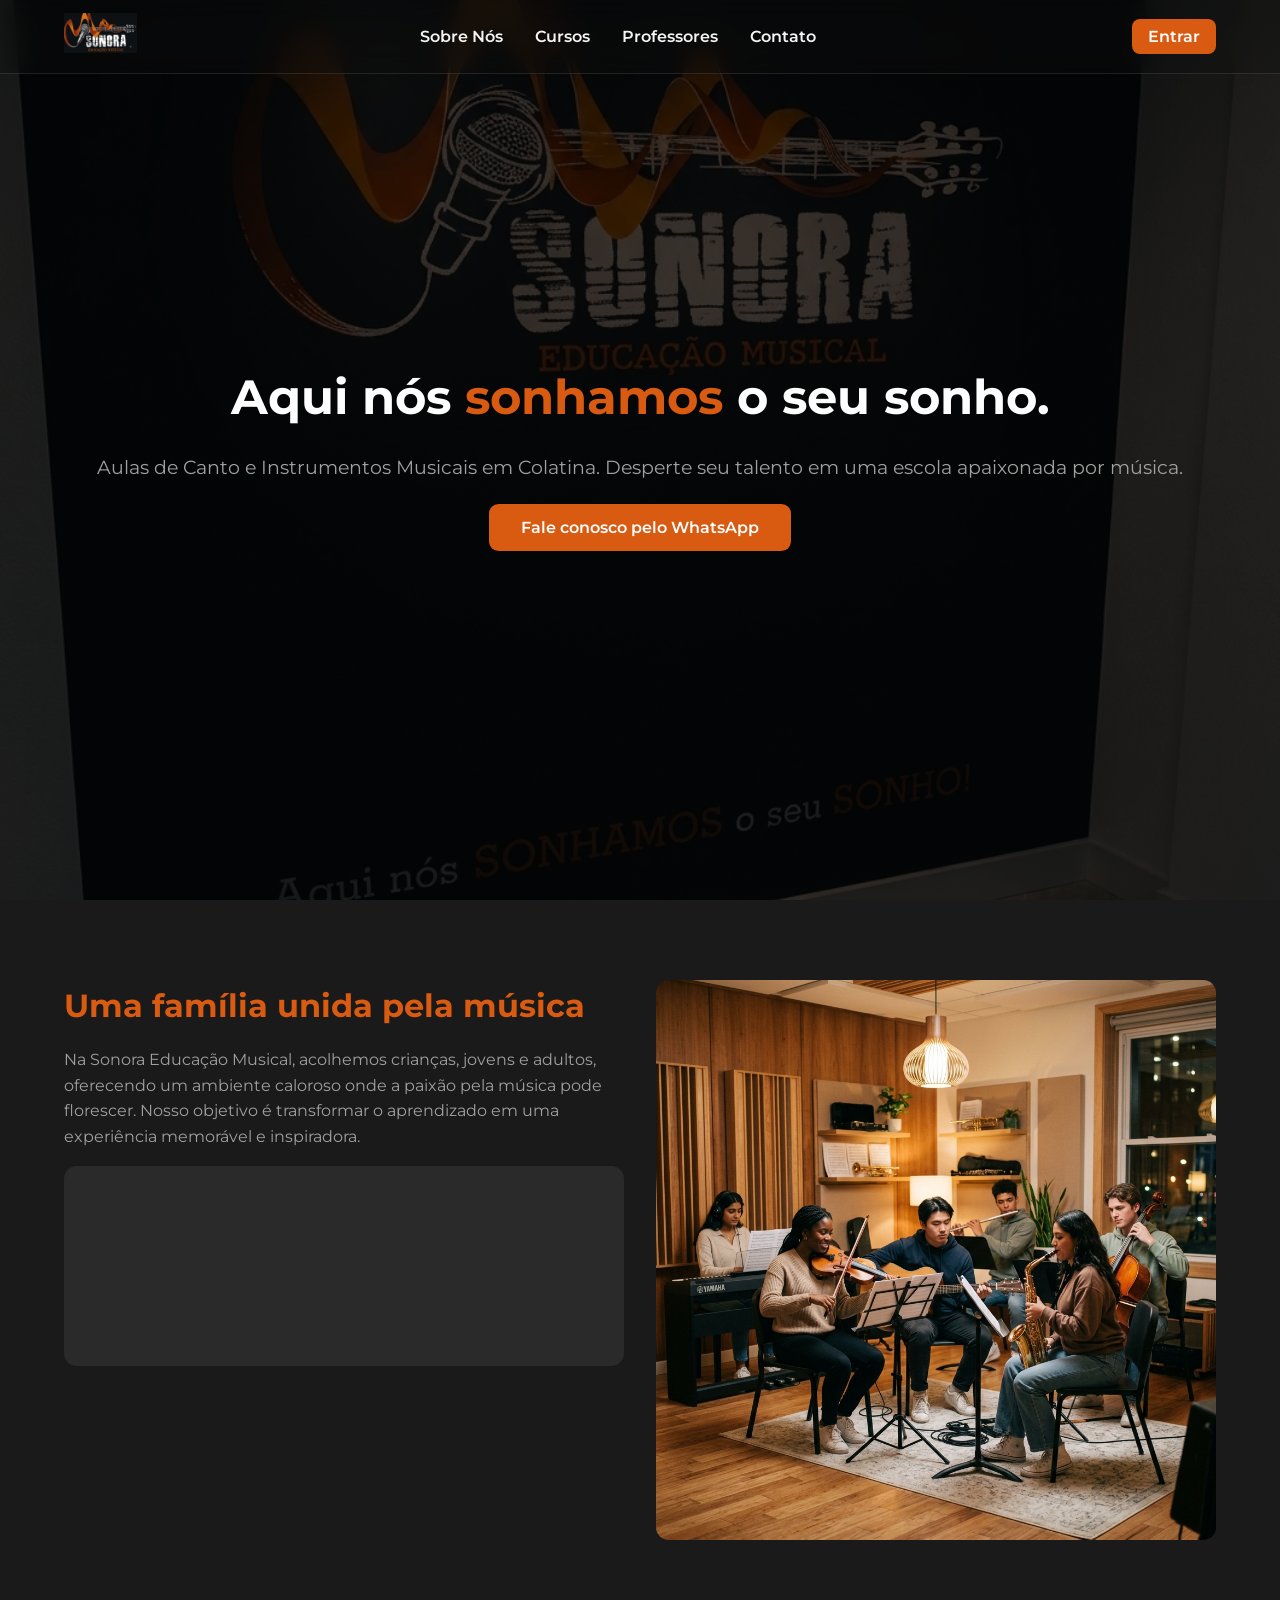
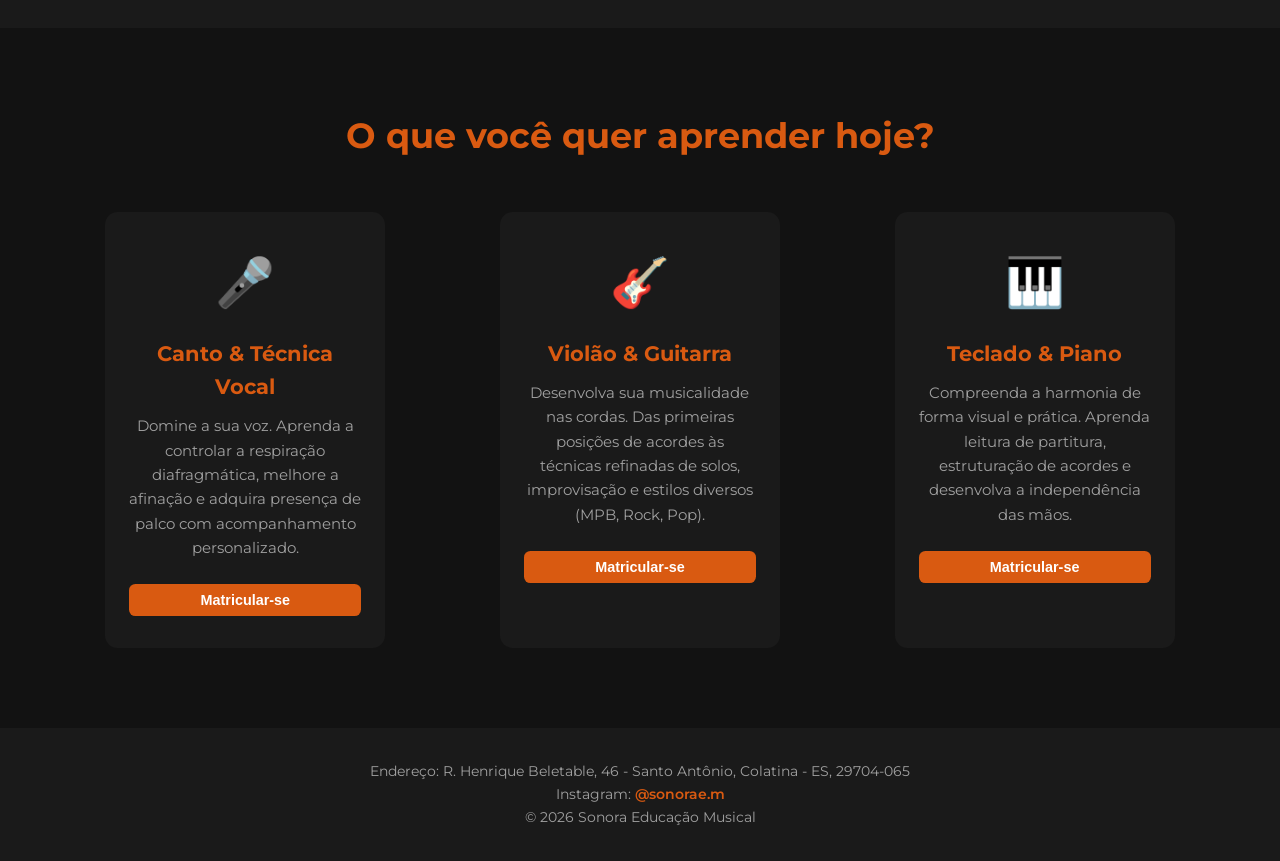
==== commit 24aa566b: "Implementa login de admin, cadastro com CPF e Data de Nascimento, e salva dados em JSON usando PHP" ====
--- a/index.html
+++ b/index.html
@@ -29,7 +29,7 @@
                     <li><a href="contato.html">Contato</a></li>
                 </ul>
                 <div class="cta-mobile">
-                    <a href="https://api.whatsapp.com/message/GBODBOK3OAPBL1?autoload=1&app_absent=0&utm_source=ig" class="button enroll-btn" target="_blank" rel="noopener">Matricule‑se</a>
+                    <a href="admin.html" class="button enroll-btn" target="_blank" rel="noopener">Matricule‑se</a>
                 </div>
             </nav>
             <div class="cta">
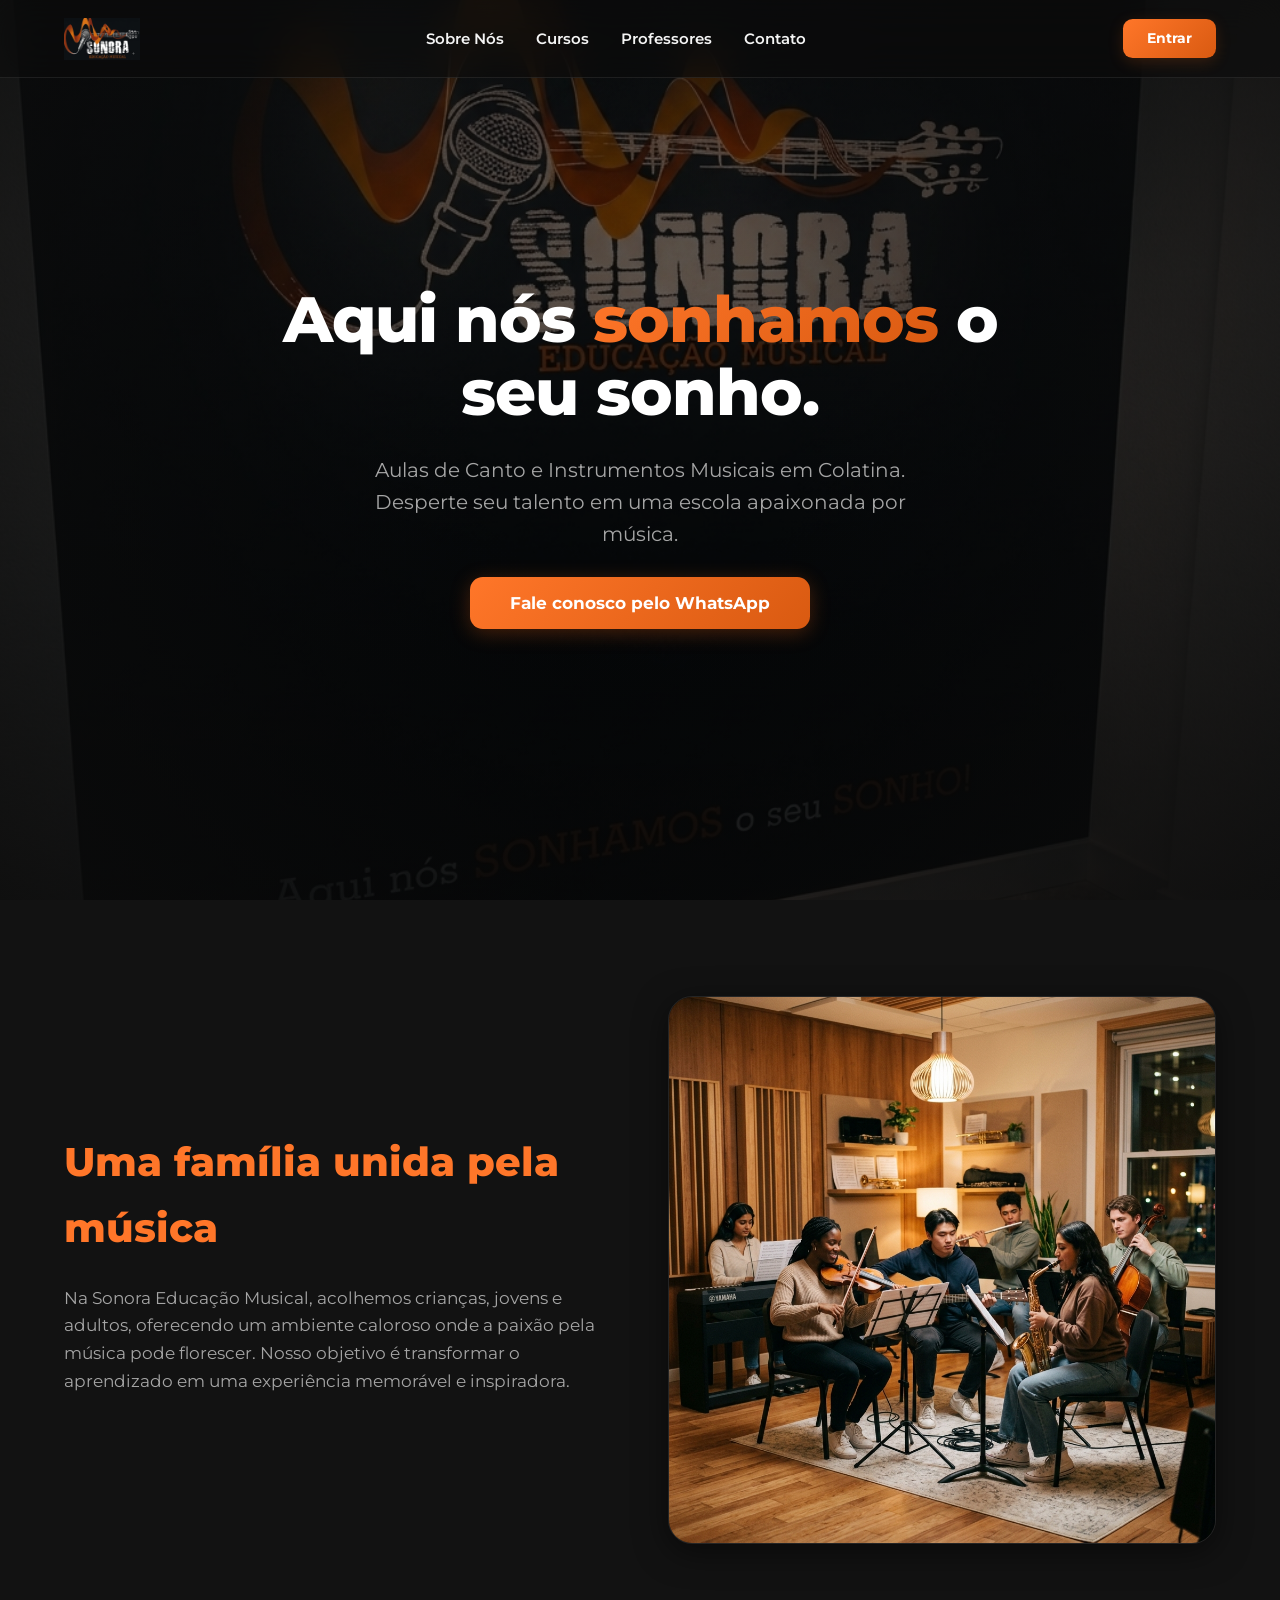
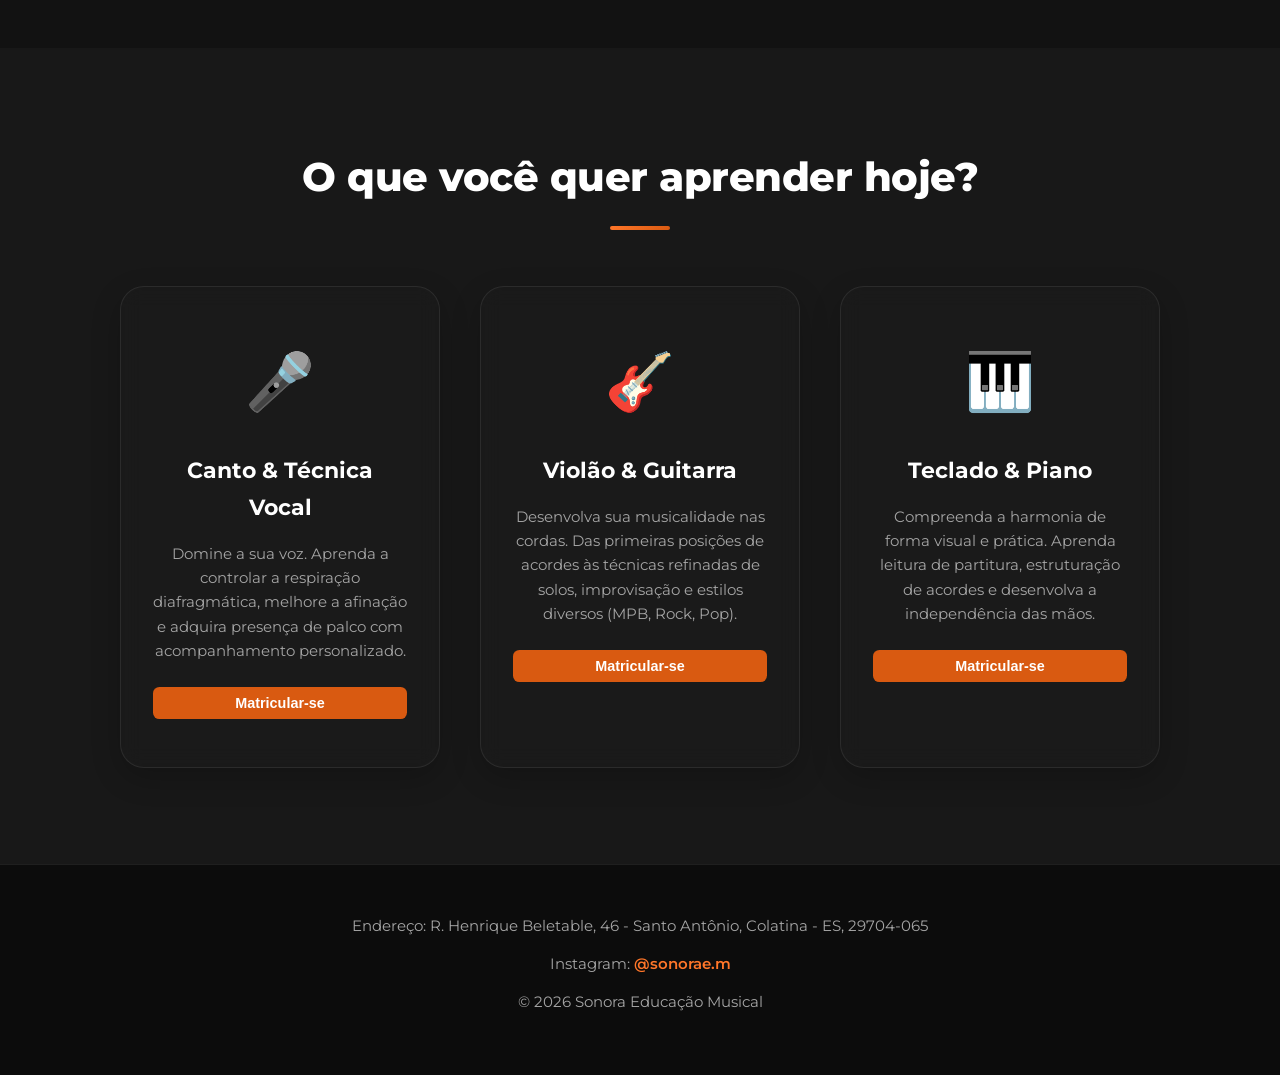
==== commit ceb9cc38: "Modernização visual com design premium, glassmorphism e aprimoramento do menu hambúrguer para mobile" ====
--- a/index.html
+++ b/index.html
@@ -6,7 +6,7 @@
     <meta name="viewport" content="width=device-width, initial-scale=1.0" />
     <title>Sonora Educação Musical</title>
     <!-- Google Font -->
-    <link href="https://fonts.googleapis.com/css2?family=Montserrat:wght@400;600;700&display=swap" rel="stylesheet" />
+    <link href="https://fonts.googleapis.com/css2?family=Montserrat:wght@300;400;600;700;800&display=swap" rel="stylesheet" />
     <link rel="stylesheet" href="style.css" />
 </head>
 <body>
--- a/style.css
+++ b/style.css
@@ -1,5 +1,30 @@
 /* --------------------------------------------------
-   Global Styles
+   Modern Premium Design System & Variables
+   -------------------------------------------------- */
+:root {
+  --primary-color: #d95a11;
+  --primary-light: #ff7629;
+  --primary-gradient: linear-gradient(135deg, #ff7629 0%, #d95a11 100%);
+  --bg-main: #0c0c0c;
+  --bg-section-dark: #121212;
+  --bg-section-light: #181818;
+  --bg-card: rgba(30, 30, 30, 0.45);
+  --bg-card-hover: rgba(40, 40, 40, 0.6);
+  --bg-glass: rgba(12, 12, 12, 0.55);
+  --border-glass: 1px solid rgba(255, 255, 255, 0.08);
+  --border-glass-hover: 1px solid rgba(255, 118, 41, 0.35);
+  --text-main: #f4f4f4;
+  --text-muted: #a5a5a5;
+  --text-orange: #ff7629;
+  
+  --shadow-soft: 0 8px 32px 0 rgba(0, 0, 0, 0.5);
+  --shadow-glow: 0 0 20px rgba(217, 90, 17, 0.45);
+  --shadow-card-hover: 0 15px 35px rgba(0, 0, 0, 0.6), 0 0 20px rgba(217, 90, 17, 0.15);
+  --transition-smooth: all 0.4s cubic-bezier(0.16, 1, 0.3, 1);
+}
+
+/* --------------------------------------------------
+   Global Styles & Custom Scrollbar
    -------------------------------------------------- */
 * {
   margin: 0;
@@ -8,23 +33,38 @@
 }
 
 html {
-  scroll-behavior: smooth; /* fallback for browsers without JS offset handling */
+  scroll-behavior: smooth;
 }
 
 body {
   font-family: 'Montserrat', sans-serif;
-  background: linear-gradient(rgba(18, 18, 18, 0.85), rgba(18, 18, 18, 0.85)), url('img/background.png') no-repeat center center fixed;
+  background: linear-gradient(rgba(12, 12, 12, 0.93), rgba(12, 12, 12, 0.93)), url('img/background.png') no-repeat center center fixed;
   background-size: cover;
-  background-color: #121212; /* fallback primary background */
-  color: #f4f4f4; /* primary text */
-  line-height: 1.6;
+  background-color: var(--bg-main);
+  color: var(--text-main);
+  line-height: 1.65;
   -webkit-font-smoothing: antialiased;
+}
+
+/* Custom Scrollbar for modern webkit browsers */
+::-webkit-scrollbar {
+  width: 8px;
+}
+::-webkit-scrollbar-track {
+  background: var(--bg-main);
+}
+::-webkit-scrollbar-thumb {
+  background: #252525;
+  border-radius: 4px;
+}
+::-webkit-scrollbar-thumb:hover {
+  background: var(--primary-color);
 }
 
 a {
   text-decoration: none;
   color: inherit;
-  transition: color 0.3s ease;
+  transition: var(--transition-smooth);
 }
 
 .container {
@@ -33,76 +73,121 @@
   margin: 0 auto;
 }
 
+.section {
+  padding: 6rem 0;
+}
+
+.section-title {
+  font-size: 2.5rem;
+  font-weight: 800;
+  margin-bottom: 3.5rem;
+  color: #fff;
+  text-align: center;
+  letter-spacing: -0.5px;
+}
+
+.section-title::after {
+  content: '';
+  display: block;
+  width: 60px;
+  height: 4px;
+  background: var(--primary-gradient);
+  margin: 1rem auto 0 auto;
+  border-radius: 2px;
+}
+
 /* --------------------------------------------------
-   Header – Glassmorphism
+   Header – Glassmorphism Refined
    -------------------------------------------------- */
 header {
   position: fixed;
   top: 0;
   left: 0;
   width: 100%;
-  backdrop-filter: blur(12px);
-  background: rgba(18, 18, 18, 0.3);
-  border-bottom: 1px solid rgba(255, 255, 255, 0.1);
+  backdrop-filter: blur(20px);
+  -webkit-backdrop-filter: blur(20px);
+  background: var(--bg-glass);
+  border-bottom: var(--border-glass);
   z-index: 1000;
-  transition: background 0.4s ease, box-shadow 0.4s ease;
+  transition: var(--transition-smooth);
 }
 
 header.scrolled {
-  background: rgba(18, 18, 18, 0.85);
-  box-shadow: 0 2px 8px rgba(0, 0, 0, 0.5);
+  background: rgba(10, 10, 10, 0.92);
+  box-shadow: 0 4px 30px rgba(0, 0, 0, 0.5);
+  border-bottom: 1px solid rgba(255, 255, 255, 0.05);
 }
 
 .header-content {
   display: flex;
   align-items: center;
   justify-content: space-between;
-  padding: 0.8rem 0;
+  padding: 1.1rem 0;
 }
 
 .logo img {
-  height: 40px;
+  height: 42px;
+  display: block;
 }
 
 nav ul {
   display: flex;
-  gap: 1.5rem;
+  gap: 2rem;
   list-style: none;
 }
 
 nav a {
-  color: #f4f4f4;
+  color: var(--text-main);
   font-weight: 600;
+  font-size: 0.95rem;
   position: relative;
+  padding: 0.3rem 0;
 }
 
 nav a::after {
   content: '';
   position: absolute;
   width: 0;
-  height: 2px;
-  background: #d95a11;
+  height: 2.5px;
+  background: var(--primary-gradient);
   left: 0;
-  bottom: -4px;
-  transition: width 0.3s ease;
+  bottom: -2px;
+  transition: var(--transition-smooth);
+  border-radius: 2px;
+}
+
+nav a:hover {
+  color: #fff;
 }
 
 nav a:hover::after {
   width: 100%;
 }
 
+nav a.active {
+  color: var(--text-orange) !important;
+}
+
+nav a.active::after {
+  width: 100% !important;
+}
+
 .cta .button {
-  background: #d95a11;
-  color: #fff;
-  padding: 0.5rem 1rem;
-  border-radius: 0.5rem;
-  font-weight: 600;
-  transition: transform 0.2s ease, box-shadow 0.2s ease;
+  background: var(--primary-gradient);
+  color: #fff;
+  padding: 0.65rem 1.5rem;
+  border-radius: 0.6rem;
+  font-weight: 700;
+  font-size: 0.9rem;
+  box-shadow: 0 4px 15px rgba(217, 90, 17, 0.2);
+  transition: var(--transition-smooth);
+  border: none;
+  cursor: pointer;
 }
 
 .cta .button:hover {
-  transform: scale(1.05);
-  box-shadow: 0 4px 12px rgba(217, 90, 17, 0.4);
+  transform: translateY(-2px);
+  box-shadow: var(--shadow-glow);
 }
 
 /* --------------------------------------------------
@@ -116,400 +201,441 @@
   justify-content: center;
   color: #fff;
   text-align: center;
-  background: linear-gradient(rgba(0, 0, 0, 0.5), rgba(0, 0, 0, 0.5)), url('img/background.png') center center / cover no-repeat;
+  background: linear-gradient(rgba(0, 0, 0, 0.4), rgba(0, 0, 0, 0.7)), url('img/background.png') center center / cover no-repeat;
   overflow: hidden;
 }
 
 .hero-overlay {
   position: absolute;
   inset: 0;
-  background: rgba(0, 0, 0, 0.4);
+  background: radial-gradient(circle at center, transparent 20%, rgba(12, 12, 12, 0.8) 100%);
+  pointer-events: none;
 }
 
 .hero-content {
   position: relative;
   z-index: 1;
+  max-width: 800px;
+  padding: 0 1rem;
 }
 
 .hero h1 {
-  font-size: clamp(2rem, 6vw, 3.5rem);
-  margin-bottom: 1rem;
+  font-size: clamp(2.2rem, 7vw, 4rem);
+  font-weight: 800;
+  line-height: 1.15;
+  margin-bottom: 1.5rem;
+  letter-spacing: -1px;
 }
 
 .highlight {
-  color: #d95a11;
+  background: var(--primary-gradient);
+  -webkit-background-clip: text;
+  -webkit-text-fill-color: transparent;
 }
 
 .hero .subtitle {
-  font-size: 1.1rem;
-  color: #a0a0a0;
-  margin-bottom: 2rem;
+  font-size: clamp(1rem, 2.5vw, 1.25rem);
+  color: var(--text-muted);
+  margin-bottom: 2.5rem;
+  max-width: 600px;
+  margin-left: auto;
+  margin-right: auto;
+  line-height: 1.6;
 }
 
 .hero .hero-btn {
-  background: #d95a11;
-  color: #fff;
-  padding: 0.9rem 2rem;
-  border-radius: 0.6rem;
-  font-size: 1rem;
-  font-weight: 600;
-  transition: transform 0.2s ease, box-shadow 0.2s ease;
+  background: var(--primary-gradient);
+  color: #fff;
+  padding: 1rem 2.5rem;
+  border-radius: 0.8rem;
+  font-size: 1.05rem;
+  font-weight: 700;
+  box-shadow: 0 4px 20px rgba(217, 90, 17, 0.3);
+  transition: var(--transition-smooth);
 }
 
 .hero .hero-btn:hover {
-  transform: scale(1.03);
-  box-shadow: 0 6px 15px rgba(217, 90, 17, 0.5);
+  transform: translateY(-3px);
+  box-shadow: var(--shadow-glow);
 }
 
 /* --------------------------------------------------
    About Section
    -------------------------------------------------- */
 .about {
-  padding: 5rem 0;
-  background: #1a1a1a;
-  color: #f4f4f4;
+  background: var(--bg-section-dark);
 }
 
 .grid-about {
   display: grid;
   grid-template-columns: 1fr;
-  gap: 2rem;
-  align-items: start;
+  gap: 3.5rem;
+  align-items: center;
 }
 
 .about-text h2 {
-  font-size: 2rem;
-  margin-bottom: 1rem;
-  color: #d95a11;
+  font-size: 2.5rem;
+  font-weight: 800;
+  margin-bottom: 1.5rem;
+  color: var(--text-orange);
 }
 
 .about-text p {
-  color: #a0a0a0;
-  margin-bottom: 1rem;
-}
-
-.gallery-placeholder {
-  height: 200px;
-  background: #2a2a2a;
-  border-radius: 0.8rem;
-  display: flex;
-  align-items: center;
-  justify-content: center;
-  color: #a0a0a0;
-  font-style: italic;
+  color: var(--text-muted);
+  margin-bottom: 1.5rem;
+  font-size: 1.05rem;
 }
 
 .about-image img {
   width: 100%;
-  border-radius: 0.8rem;
+  border-radius: 1.5rem;
   object-fit: cover;
+  box-shadow: var(--shadow-soft);
+  border: var(--border-glass);
 }
 
 /* --------------------------------------------------
-   Courses Section
+   Courses Cards Section
    -------------------------------------------------- */
 .courses {
-  padding: 5rem 0;
-  background: #121212;
+  background: var(--bg-section-light);
+}
+
+.cards {
+  display: flex;
+  flex-wrap: wrap;
+  gap: 2.5rem;
+  justify-content: center;
+}
+
+.card {
+  background: var(--bg-card);
+  backdrop-filter: blur(10px);
+  -webkit-backdrop-filter: blur(10px);
+  border: var(--border-glass);
+  border-radius: 1.5rem;
+  padding: 3rem 2rem;
+  width: 320px;
+  transition: var(--transition-smooth);
   text-align: center;
-}
-
-.section-title {
-  font-size: 2.2rem;
-  margin-bottom: 3rem;
-  color: #d95a11;
-}
-
-.cards {
-  display: flex;
-  flex-wrap: wrap;
-  gap: 2rem;
-  justify-content: center;
-}
-
-.card {
-  background: #1a1a1a;
-  border-radius: 0.8rem;
-  padding: 2rem 1.5rem;
-  width: 280px;
-  transition: transform 0.3s ease, box-shadow 0.3s ease;
-  text-align: center;
+  box-shadow: 0 10px 30px rgba(0, 0, 0, 0.2);
 }
 
 .card:hover {
   transform: translateY(-8px);
-  box-shadow: 0 12px 20px rgba(0, 0, 0, 0.5);
+  border-color: var(--border-glass-hover);
+  box-shadow: var(--shadow-card-hover);
 }
 
 .card .icon {
-  font-size: 3rem;
+  font-size: 3.5rem;
+  margin-bottom: 1.5rem;
+  display: inline-block;
+  transition: transform 0.3s ease;
+}
+
+.card:hover .icon {
+  transform: scale(1.15) rotate(5deg);
+}
+
+.card h3 {
   margin-bottom: 1rem;
-}
-
-.card h3 {
-  margin-bottom: 0.7rem;
-  color: #d95a11;
-  font-size: 1.3rem;
+  color: #fff;
+  font-size: 1.4rem;
+  font-weight: 700;
 }
 
 .card p {
-  color: #a0a0a0;
+  color: var(--text-muted);
   font-size: 0.95rem;
+  line-height: 1.6;
 }
 
 /* --------------------------------------------------
    Footer
    -------------------------------------------------- */
 .footer {
-  background: #1a1a1a;
-  color: #a0a0a0;
-  padding: 2rem 0;
+  background: var(--bg-main);
+  color: var(--text-muted);
+  padding: 3rem 0;
   text-align: center;
-  font-size: 0.9rem;
+  border-top: var(--border-glass);
+  font-size: 0.95rem;
+}
+
+.footer p {
+  margin-bottom: 0.8rem;
 }
 
 .footer a {
-  color: #d95a11;
+  color: var(--text-orange);
   font-weight: 600;
 }
 
+.footer a:hover {
+  text-decoration: underline;
+}
+
 /* --------------------------------------------------
-   Responsive Adjustments (Mobile‑First)
+   Subpages Global Hero styling
    -------------------------------------------------- */
-@media (min-width: 600px) {
-  nav ul {
-    gap: 2rem;
-  }
-}
-
-@media (min-width: 768px) {
-  .grid-about {
-    grid-template-columns: 1fr 1fr;
-  }
-  .cards {
-    justify-content: space-around;
-  }
-}
-
-@media (min-width: 992px) {
-  .hero h1 {
-    font-size: 3rem;
-  }
-  .hero .subtitle {
-    font-size: 1.2rem;
-  }
-}
-
-/* --------------------------------------------------
-   Utility Classes
-   -------------------------------------------------- */
-.hidden {
-  display: none !important;
-}
-
-/* Active Nav Link */
-nav a.active {
-  color: #d95a11 !important;
-}
-nav a.active::after {
-  width: 100% !important;
-}
-
-/* Subpage Hero */
 .subpage-hero {
-  padding: 8rem 0 4rem 0;
+  padding: 10rem 0 5rem 0;
   text-align: center;
-  background: linear-gradient(180deg, rgba(26, 26, 26, 0.8) 0%, rgba(18, 18, 18, 1) 100%);
-  border-bottom: 1px solid rgba(255, 255, 255, 0.05);
-}
+  background: linear-gradient(180deg, rgba(12, 12, 12, 0.4) 0%, rgba(24, 24, 24, 1) 100%);
+  border-bottom: var(--border-glass);
+}
+
 .subpage-hero h1 {
   font-size: 3rem;
-  color: #f4f4f4;
-  margin-bottom: 0.5rem;
-}
+  font-weight: 800;
+  color: #fff;
+  margin-bottom: 0.8rem;
+}
+
 .subpage-hero .subtitle {
-  color: #a0a0a0;
-  font-size: 1.1rem;
-}
-
-/* About Values */
+  color: var(--text-muted);
+  font-size: 1.15rem;
+}
+
+/* --------------------------------------------------
+   Values & Mural styling (Sobre Nós Page)
+   -------------------------------------------------- */
 .values-title {
-  margin: 2.5rem 0 1rem 0;
-  color: #f4f4f4;
-  font-size: 1.5rem;
-}
+  margin: 3.5rem 0 1.5rem 0;
+  color: #fff;
+  font-size: 1.8rem;
+  font-weight: 700;
+}
+
 .values-grid {
   display: grid;
   grid-template-columns: 1fr;
-  gap: 1.5rem;
-  margin-top: 1rem;
-}
+  gap: 2rem;
+  margin-top: 1.5rem;
+}
+
 .value-item {
-  background: #1a1a1a;
-  padding: 1.5rem;
-  border-radius: 0.8rem;
-  border: 1px solid rgba(255, 255, 255, 0.05);
-}
+  background: var(--bg-card);
+  backdrop-filter: blur(10px);
+  -webkit-backdrop-filter: blur(10px);
+  padding: 2rem;
+  border-radius: 1.2rem;
+  border: var(--border-glass);
+  box-shadow: 0 4px 20px rgba(0, 0, 0, 0.2);
+  transition: var(--transition-smooth);
+}
+
+.value-item:hover {
+  transform: translateY(-4px);
+  border-color: var(--border-glass-hover);
+  box-shadow: var(--shadow-card-hover);
+}
+
 .value-icon {
-  font-size: 2rem;
+  font-size: 2.5rem;
+  margin-bottom: 1rem;
+}
+
+.value-item h4 {
+  color: var(--text-orange);
+  font-size: 1.25rem;
+  font-weight: 700;
+  margin-bottom: 0.6rem;
+}
+
+.value-item p {
+  font-size: 0.95rem;
+  color: var(--text-muted);
+}
+
+/* Mural Collage styling */
+.about-gallery {
+  background: var(--bg-card);
+  padding: 3rem 2.5rem;
+  border-radius: 1.5rem;
+  border: var(--border-glass);
+  box-shadow: var(--shadow-soft);
+  margin-top: 4rem;
+}
+
+.about-gallery h3 {
+  color: var(--text-orange);
+  font-size: 1.6rem;
+  font-weight: 700;
   margin-bottom: 0.5rem;
 }
-.value-item h4 {
-  color: #d95a11;
-  margin-bottom: 0.3rem;
-}
-.value-item p {
-  font-size: 0.9rem;
-}
-
-/* Mural Collage (Polaroid Style) */
-.about-gallery {
-  background: #1a1a1a;
-  padding: 2.5rem 2rem;
-  border-radius: 1rem;
-  border: 1px solid rgba(255, 255, 255, 0.05);
-  box-shadow: 0 8px 32px rgba(0, 0, 0, 0.5);
-  margin-top: 2rem;
-}
-.about-gallery h3 {
-  color: #d95a11;
-  margin-bottom: 0.3rem;
-}
+
 .mural-sub {
-  font-size: 0.9rem;
-  color: #a0a0a0;
-  margin-bottom: 2rem;
-}
+  font-size: 0.95rem;
+  color: var(--text-muted);
+  margin-bottom: 2.5rem;
+}
+
 .mural-collage {
   display: grid;
   grid-template-columns: repeat(2, 1fr);
-  gap: 1.5rem;
-  position: relative;
-}
+  gap: 2rem;
+}
+
 .collage-item {
-  background: #252525;
-  padding: 0.8rem;
-  border-radius: 0.4rem;
-  box-shadow: 0 4px 10px rgba(0, 0, 0, 0.4);
-  transition: transform 0.3s ease, box-shadow 0.3s ease;
-}
+  background: #181818;
+  padding: 1rem 1rem 1.8rem 1rem;
+  border-radius: 0.8rem;
+  box-shadow: 0 8px 24px rgba(0, 0, 0, 0.5);
+  border: 1px solid rgba(255, 255, 255, 0.05);
+  transition: var(--transition-smooth);
+}
+
 .collage-inner {
   display: flex;
   flex-direction: column;
   align-items: center;
-  gap: 0.5rem;
-}
+  gap: 0.8rem;
+}
+
 .collage-inner span {
-  font-size: 0.8rem;
-  font-weight: 600;
-  color: #f4f4f4;
-}
+  font-size: 0.88rem;
+  font-weight: 700;
+  color: #fff;
+  font-family: inherit;
+  letter-spacing: 0.5px;
+}
+
 .mural-pic-placeholder {
   width: 100%;
   aspect-ratio: 4/3;
-  border-radius: 0.2rem;
-  background: #333 url('background.png') no-repeat center center;
+  border-radius: 0.4rem;
+  background: #252525 url('img/background.png') no-repeat center center;
   background-size: cover;
-  opacity: 0.8;
-}
-.mural-pic-placeholder.singer { filter: hue-rotate(15deg) contrast(1.1); }
-.mural-pic-placeholder.guitar { filter: hue-rotate(60deg) saturate(1.2); }
-.mural-pic-placeholder.piano { filter: hue-rotate(120deg) brightness(0.9); }
-.mural-pic-placeholder.presentation { filter: hue-rotate(240deg) contrast(1.2); }
-
-.collage-item.p1 { transform: rotate(-2deg); }
-.collage-item.p2 { transform: rotate(3deg); }
+}
+
+.collage-item.p1 { transform: rotate(-2.5deg); }
+.collage-item.p2 { transform: rotate(3.5deg); }
 .collage-item.p3 { transform: rotate(2deg); }
 .collage-item.p4 { transform: rotate(-3deg); }
 
 .collage-item:hover {
-  transform: scale(1.05) rotate(0deg);
-  box-shadow: 0 8px 20px rgba(217, 90, 17, 0.3);
+  transform: scale(1.06) rotate(0deg);
+  box-shadow: var(--shadow-card-hover);
+  border-color: var(--border-glass-hover);
   z-index: 10;
 }
 
-/* Detailed Courses Page */
+/* --------------------------------------------------
+   Detailed Courses Page
+   -------------------------------------------------- */
 .courses-detailed-grid {
   display: grid;
   grid-template-columns: 1fr;
-  gap: 2.5rem;
-  margin-top: 2rem;
-}
+  gap: 3rem;
+  margin-top: 2.5rem;
+}
+
 .course-detail-card {
-  background: #1a1a1a;
-  border-radius: 1rem;
-  padding: 2.5rem;
-  border: 1px solid rgba(255, 255, 255, 0.05);
-  box-shadow: 0 8px 24px rgba(0, 0, 0, 0.4);
-  transition: transform 0.3s ease, border-color 0.3s ease;
+  background: var(--bg-card);
+  backdrop-filter: blur(10px);
+  -webkit-backdrop-filter: blur(10px);
+  border-radius: 1.5rem;
+  padding: 3rem;
+  border: var(--border-glass);
+  box-shadow: var(--shadow-soft);
+  transition: var(--transition-smooth);
   position: relative;
   overflow: hidden;
 }
+
 .course-detail-card:hover {
   transform: translateY(-5px);
-  border-color: rgba(217, 90, 17, 0.3);
-}
+  border-color: var(--border-glass-hover);
+  box-shadow: var(--shadow-card-hover);
+}
+
 .course-icon-bg {
-  font-size: 3rem;
-  margin-bottom: 1.5rem;
-}
+  font-size: 3.5rem;
+  margin-bottom: 2rem;
+  display: inline-block;
+  transition: transform 0.3s ease;
+}
+
+.course-detail-card:hover .course-icon-bg {
+  transform: scale(1.1) rotate(-5deg);
+}
+
 .course-detail-card h3 {
-  color: #d95a11;
-  font-size: 1.8rem;
+  color: #fff;
+  font-size: 1.9rem;
+  font-weight: 800;
   margin-bottom: 1rem;
 }
+
 .course-desc {
-  color: #a0a0a0;
-  margin-bottom: 1.5rem;
-}
+  color: var(--text-muted);
+  margin-bottom: 2rem;
+  font-size: 1.05rem;
+}
+
 .course-topics {
   list-style: none;
-  display: grid;
-  grid-template-columns: 1fr;
+  display: flex;
+  flex-direction: column;
+  gap: 1rem;
+  margin-bottom: 2.5rem;
+}
+
+.course-topics li {
+  display: flex;
+  align-items: center;
   gap: 0.8rem;
-  margin-bottom: 2rem;
-}
-.course-topics li {
-  display: flex;
-  align-items: center;
-  gap: 0.5rem;
-  font-size: 0.95rem;
-  color: #f4f4f4;
-}
+  font-size: 1rem;
+  color: var(--text-main);
+}
+
 .course-topics li span {
-  color: #d95a11;
-  font-weight: bold;
-}
+  color: var(--text-orange);
+  font-weight: 800;
+  font-size: 1.1rem;
+}
+
 .course-meta {
-  border-top: 1px solid rgba(255, 255, 255, 0.05);
-  padding-top: 1.5rem;
-  margin-bottom: 2rem;
+  border-top: 1px solid rgba(255, 255, 255, 0.06);
+  padding-top: 1.8rem;
+  margin-bottom: 2.5rem;
   display: flex;
   flex-direction: column;
-  gap: 0.5rem;
-  font-size: 0.85rem;
-  color: #a0a0a0;
-}
+  gap: 0.8rem;
+  font-size: 0.9rem;
+  color: var(--text-muted);
+}
+
+.course-meta strong {
+  color: #fff;
+}
+
 .course-btn {
-  background: #d95a11;
-  color: #fff;
-  padding: 0.8rem 2rem;
-  border-radius: 0.5rem;
-  font-weight: 600;
+  background: var(--primary-gradient);
+  color: #fff;
+  padding: 1rem 2rem;
+  border-radius: 0.8rem;
+  font-weight: 700;
   display: inline-block;
-  transition: transform 0.2s ease, box-shadow 0.2s ease;
+  transition: var(--transition-smooth);
   text-align: center;
-}
+  box-shadow: 0 4px 15px rgba(217, 90, 17, 0.2);
+}
+
 .course-btn:hover {
-  transform: scale(1.03);
-  box-shadow: 0 4px 15px rgba(217, 90, 17, 0.4);
-}
-
-/* Teachers Page Interactive Tab Layout */
+  transform: translateY(-2px);
+  box-shadow: var(--shadow-glow);
+}
+
+/* --------------------------------------------------
+   Teachers Page Tab Layout
+   -------------------------------------------------- */
 .grid-teachers-layout {
   display: grid;
   grid-template-columns: 1fr;
-  gap: 2.5rem;
+  gap: 3rem;
   align-items: start;
 }
 
@@ -520,48 +646,49 @@
 }
 
 .sidebar-title {
-  font-size: 1.4rem;
-  color: #f4f4f4;
+  font-size: 1.5rem;
+  font-weight: 700;
+  color: #fff;
   margin-bottom: 0.5rem;
-  border-left: 3px solid #d95a11;
-  padding-left: 0.8rem;
+  border-left: 4px solid var(--primary-color);
+  padding-left: 1rem;
 }
 
 .teacher-small-cards {
   display: flex;
   flex-direction: column;
-  gap: 1rem;
+  gap: 1.2rem;
 }
 
 .teacher-small-card {
   display: flex;
   align-items: center;
-  gap: 1.2rem;
-  background: #1a1a1a;
-  padding: 1rem 1.2rem;
-  border-radius: 0.8rem;
-  border: 1px solid rgba(255, 255, 255, 0.05);
+  gap: 1.5rem;
+  background: var(--bg-card);
+  padding: 1.2rem 1.5rem;
+  border-radius: 1.2rem;
+  border: var(--border-glass);
   cursor: pointer;
-  transition: transform 0.2s ease, border-color 0.2s ease, background-color 0.2s ease, box-shadow 0.2s ease;
+  transition: var(--transition-smooth);
 }
 
 .teacher-small-card:hover {
   transform: translateY(-2px);
-  border-color: rgba(217, 90, 17, 0.3);
-  background: #222;
+  border-color: var(--border-glass-hover);
+  background: var(--bg-card-hover);
 }
 
 .teacher-small-card.active {
   background: rgba(217, 90, 17, 0.08);
-  border-color: #d95a11;
-  box-shadow: 0 4px 15px rgba(217, 90, 17, 0.15);
+  border-color: var(--primary-color);
+  box-shadow: 0 4px 20px rgba(217, 90, 17, 0.2);
 }
 
 .card-avatar {
-  font-size: 1.8rem;
-  background: #252525;
-  width: 48px;
-  height: 48px;
+  font-size: 1.9rem;
+  background: #181818;
+  width: 52px;
+  height: 52px;
   border-radius: 50%;
   display: flex;
   align-items: center;
@@ -571,30 +698,33 @@
 }
 
 .teacher-small-card.active .card-avatar {
-  border-color: #d95a11;
-  background: #1a1a1a;
+  border-color: var(--primary-color);
+  background: var(--bg-main);
 }
 
 .card-meta h4 {
-  font-size: 1.05rem;
-  color: #f4f4f4;
-  margin-bottom: 0.1rem;
+  font-size: 1.1rem;
+  font-weight: 700;
+  color: #fff;
+  margin-bottom: 0.2rem;
 }
 
 .card-meta p {
-  font-size: 0.85rem;
-  color: #a0a0a0;
+  font-size: 0.88rem;
+  color: var(--text-muted);
 }
 
 /* Teacher details panel */
 .teacher-details-panel {
-  background: #1a1a1a;
-  border-radius: 1.5rem;
-  padding: 2.5rem;
-  border: 1px solid rgba(255, 255, 255, 0.05);
-  box-shadow: 0 8px 30px rgba(0, 0, 0, 0.4);
+  background: var(--bg-card);
+  backdrop-filter: blur(10px);
+  -webkit-backdrop-filter: blur(10px);
+  border-radius: 1.8rem;
+  padding: 3rem;
+  border: var(--border-glass);
+  box-shadow: var(--shadow-soft);
   position: relative;
-  min-height: 400px;
+  min-height: 420px;
 }
 
 .teacher-detail-content {
@@ -603,7 +733,7 @@
 }
 
 @keyframes fadeIn {
-  from { opacity: 0; transform: translateY(10px); }
+  from { opacity: 0; transform: translateY(12px); }
   to { opacity: 1; transform: translateY(0); }
 }
 
@@ -612,254 +742,20 @@
   animation: fadeIn 0.4s forwards;
 }
 
-.teacher-detail-header {
+.teacher-detail-flex {
+  display: flex;
+  align-items: center;
+  gap: 2rem;
   margin-bottom: 2rem;
 }
 
-.teacher-detail-header .tag {
-  background: rgba(217, 90, 17, 0.15);
-  color: #d95a11;
-  padding: 0.3rem 0.8rem;
-  border-radius: 2rem;
-  font-size: 0.75rem;
-  font-weight: 700;
-  text-transform: uppercase;
-  letter-spacing: 1px;
-  display: inline-block;
-  margin-bottom: 0.8rem;
-}
-
-.teacher-detail-header h2 {
-  font-size: 2.5rem;
-  color: #f4f4f4;
-  margin-bottom: 0.3rem;
-}
-
-.teacher-instrument {
-  color: #d95a11;
-  font-weight: 600;
-  font-size: 1.2rem;
-}
-
-.teacher-bio {
-  color: #a0a0a0;
-  line-height: 1.7;
-  margin-bottom: 1.5rem;
-}
-
-.teacher-quote {
-  font-style: italic;
-  border-left: 3px solid #d95a11;
-  padding-left: 1.5rem;
-  margin: 2rem 0;
-  color: #f4f4f4;
-  font-size: 1.1rem;
-}
-
-.specs-heading {
-  margin: 2rem 0 1rem 0;
-  font-size: 1.2rem;
-  color: #f4f4f4;
-}
-
-.specs-grid {
-  display: grid;
-  grid-template-columns: 1fr;
-  gap: 1.2rem;
-  margin-bottom: 2.5rem;
-}
-
-.spec-card {
-  background: #252525;
-  padding: 1.2rem;
-  border-radius: 0.6rem;
-  border: 1px solid rgba(255, 255, 255, 0.05);
-}
-
-.spec-card h5 {
-  color: #d95a11;
-  font-size: 1.05rem;
-  margin-bottom: 0.4rem;
-}
-
-.spec-card p {
-  font-size: 0.88rem;
-  color: #a0a0a0;
-}
-
-.cta-teacher-box {
-  border-top: 1px solid rgba(255, 255, 255, 0.05);
-  padding-top: 2rem;
-}
-
-.teacher-cta-btn {
-  background: #d95a11;
-  color: #fff;
-  padding: 1rem 2rem;
-  border-radius: 0.6rem;
-  font-weight: 700;
-  transition: transform 0.2s ease, box-shadow 0.2s ease;
-  display: inline-block;
-}
-
-.teacher-cta-btn:hover {
-  transform: scale(1.05);
-  box-shadow: 0 6px 20px rgba(217, 90, 17, 0.4);
-}
-
-/* Contact Page styling */
-.grid-contact {
-  display: grid;
-  grid-template-columns: 1fr;
-  gap: 3rem;
-}
-.contact-info h2, .contact-form-container h2 {
-  color: #d95a11;
-  font-size: 2rem;
-  margin-bottom: 1rem;
-}
-.contact-info > p, .contact-form-container > p {
-  color: #a0a0a0;
-  margin-bottom: 2rem;
-}
-.info-block {
-  display: flex;
-  gap: 1rem;
-  margin-bottom: 1.5rem;
-}
-.info-icon {
-  font-size: 1.8rem;
-}
-.info-text h4 {
-  color: #f4f4f4;
-  margin-bottom: 0.2rem;
-}
-.info-text p, .info-text a {
-  color: #a0a0a0;
-  font-size: 0.95rem;
-}
-.highlight-link {
-  transition: color 0.2s ease;
-}
-.highlight-link:hover {
-  color: #d95a11;
-}
-.map-placeholder {
-  background: #1a1a1a;
-  border-radius: 1rem;
-  border: 1px solid rgba(255, 255, 255, 0.05);
-  padding: 0.5rem;
-  height: 220px;
-  margin-top: 2rem;
-}
-.map-inner {
-  background: #252525;
-  height: 100%;
-  border-radius: 0.8rem;
-  display: flex;
-  align-items: center;
-  justify-content: center;
-  color: #a0a0a0;
-  font-style: italic;
-  font-size: 0.9rem;
-  border: 1px dashed rgba(255, 255, 255, 0.1);
-}
-.contact-form-container {
-  background: #1a1a1a;
-  padding: 3rem;
-  border-radius: 1.5rem;
-  border: 1px solid rgba(255, 255, 255, 0.05);
-}
-.styled-form {
-  display: flex;
-  flex-direction: column;
-  gap: 1.5rem;
-}
-.form-group {
-  display: flex;
-  flex-direction: column;
-  gap: 0.5rem;
-}
-.form-group label {
-  font-size: 0.9rem;
-  font-weight: 600;
-  color: #f4f4f4;
-}
-.form-group input, .form-group textarea {
-  background: #252525;
-  border: 1px solid rgba(255, 255, 255, 0.1);
-  padding: 0.8rem 1rem;
-  border-radius: 0.5rem;
-  color: #f4f4f4;
-  font-family: inherit;
-  transition: border-color 0.3s ease, box-shadow 0.3s ease;
-}
-.form-group input:focus, .form-group textarea:focus {
-  outline: none;
-  border-color: #d95a11;
-  box-shadow: 0 0 8px rgba(217, 90, 17, 0.35);
-}
-.form-submit-btn {
-  background: #d95a11;
-  color: #fff;
-  padding: 1rem;
-  border: none;
-  border-radius: 0.5rem;
-  font-weight: 700;
-  font-size: 1rem;
-  cursor: pointer;
-  transition: transform 0.2s ease, box-shadow 0.2s ease;
-}
-.form-submit-btn:hover {
-  transform: translateY(-2px);
-  box-shadow: 0 5px 15px rgba(217, 90, 17, 0.4);
-}
-
-/* --------------------------------------------------
-   Responsive Subpages (Tablet / Desktop)
-   -------------------------------------------------- */
-@media (min-width: 768px) {
-  .values-grid {
-    grid-template-columns: repeat(2, 1fr);
-  }
-  .courses-detailed-grid {
-    grid-template-columns: repeat(2, 1fr);
-  }
-  .grid-contact {
-    grid-template-columns: 1fr 1fr;
-  }
-  .specs-grid {
-    grid-template-columns: repeat(3, 1fr);
-  }
-}
-
-@media (min-width: 992px) {
-  .courses-detailed-grid {
-    grid-template-columns: repeat(3, 1fr);
-  }
-  .grid-teachers-layout {
-    grid-template-columns: 320px 1fr;
-  }
-  .collage-inner span {
-    font-size: 0.9rem;
-  }
-}
-
-/* Teacher Detailed Profile Pictures */
-.teacher-detail-flex {
-  display: flex;
-  align-items: center;
-  gap: 1.5rem;
-  margin-bottom: 2rem;
-}
-
 .teacher-detail-img-container {
-  width: 90px;
-  height: 90px;
+  width: 100px;
+  height: 100px;
   border-radius: 50%;
   overflow: hidden;
-  border: 3px solid #d95a11;
-  box-shadow: 0 4px 12px rgba(217, 90, 17, 0.3);
+  border: 3px solid var(--primary-color);
+  box-shadow: 0 4px 15px rgba(217, 90, 17, 0.35);
   flex-shrink: 0;
 }
 
@@ -874,29 +770,285 @@
   flex-direction: column;
 }
 
-@media (max-width: 480px) {
-  .teacher-detail-flex {
-    flex-direction: column;
-    align-items: flex-start;
-    gap: 1rem;
-  }
+.teacher-detail-header-text .tag {
+  background: rgba(217, 90, 17, 0.15);
+  color: var(--text-orange);
+  padding: 0.35rem 0.9rem;
+  border-radius: 2rem;
+  font-size: 0.78rem;
+  font-weight: 800;
+  text-transform: uppercase;
+  letter-spacing: 1px;
+  display: inline-block;
+  margin-bottom: 0.6rem;
+  align-self: flex-start;
+}
+
+.teacher-detail-header-text h2 {
+  font-size: 2.2rem;
+  font-weight: 800;
+  color: #fff;
+  margin-bottom: 0.2rem;
+}
+
+.teacher-instrument {
+  color: var(--text-orange);
+  font-weight: 700;
+  font-size: 1.25rem;
+}
+
+.teacher-bio {
+  color: var(--text-muted);
+  line-height: 1.75;
+  margin-bottom: 2rem;
+  font-size: 1.05rem;
+}
+
+.teacher-quote {
+  font-style: italic;
+  border-left: 4px solid var(--primary-color);
+  padding-left: 1.8rem;
+  margin: 2.5rem 0;
+  color: #fff;
+  font-size: 1.2rem;
+  line-height: 1.6;
+}
+
+.specs-heading {
+  margin: 2.5rem 0 1.2rem 0;
+  font-size: 1.35rem;
+  font-weight: 700;
+  color: #fff;
+}
+
+.specs-grid {
+  display: grid;
+  grid-template-columns: 1fr;
+  gap: 1.5rem;
+  margin-bottom: 3rem;
+}
+
+.spec-card {
+  background: #181818;
+  padding: 1.5rem;
+  border-radius: 0.8rem;
+  border: 1px solid rgba(255, 255, 255, 0.05);
+}
+
+.spec-card h5 {
+  color: var(--text-orange);
+  font-size: 1.1rem;
+  font-weight: 700;
+  margin-bottom: 0.5rem;
+}
+
+.spec-card p {
+  font-size: 0.92rem;
+  color: var(--text-muted);
+}
+
+.cta-teacher-box {
+  border-top: 1px solid rgba(255, 255, 255, 0.06);
+  padding-top: 2rem;
+}
+
+.teacher-cta-btn {
+  background: var(--primary-gradient);
+  color: #fff;
+  padding: 1.1rem 2.2rem;
+  border-radius: 0.8rem;
+  font-weight: 700;
+  box-shadow: 0 4px 15px rgba(217, 90, 17, 0.25);
+}
+
+.teacher-cta-btn:hover {
+  transform: translateY(-2px);
+  box-shadow: var(--shadow-glow);
 }
 
 /* --------------------------------------------------
-   Mobile Responsive Adjustments & Hamburger Menu
+   Contact Page styling
    -------------------------------------------------- */
-
-/* Hamburger Button */
+.grid-contact {
+  display: grid;
+  grid-template-columns: 1fr;
+  gap: 4rem;
+}
+
+.contact-info h2, .contact-form-container h2 {
+  color: var(--text-orange);
+  font-size: 2.2rem;
+  font-weight: 800;
+  margin-bottom: 1.2rem;
+}
+
+.contact-info > p, .contact-form-container > p {
+  color: var(--text-muted);
+  margin-bottom: 2.5rem;
+  font-size: 1.05rem;
+}
+
+.info-block {
+  display: flex;
+  gap: 1.5rem;
+  margin-bottom: 2rem;
+}
+
+.info-icon {
+  font-size: 2.2rem;
+  line-height: 1;
+}
+
+.info-text h4 {
+  color: #fff;
+  font-weight: 700;
+  font-size: 1.15rem;
+  margin-bottom: 0.3rem;
+}
+
+.info-text p, .info-text a {
+  color: var(--text-muted);
+  font-size: 1rem;
+}
+
+.highlight-link:hover {
+  color: var(--text-orange);
+}
+
+.map-placeholder {
+  background: var(--bg-card);
+  border-radius: 1.5rem;
+  border: var(--border-glass);
+  padding: 0.6rem;
+  height: 250px;
+  margin-top: 2.5rem;
+}
+
+.map-inner {
+  background: #181818;
+  height: 100%;
+  border-radius: 1rem;
+  display: flex;
+  align-items: center;
+  justify-content: center;
+  color: var(--text-muted);
+  font-style: italic;
+  font-size: 0.95rem;
+  border: 1px dashed rgba(255, 255, 255, 0.08);
+}
+
+.contact-form-container {
+  background: var(--bg-card);
+  backdrop-filter: blur(10px);
+  -webkit-backdrop-filter: blur(10px);
+  padding: 3.5rem;
+  border-radius: 1.8rem;
+  border: var(--border-glass);
+  box-shadow: var(--shadow-soft);
+}
+
+.styled-form {
+  display: flex;
+  flex-direction: column;
+  gap: 1.8rem;
+}
+
+.form-group {
+  display: flex;
+  flex-direction: column;
+  gap: 0.6rem;
+}
+
+.form-group label {
+  font-size: 0.92rem;
+  font-weight: 700;
+  color: #fff;
+}
+
+.form-group input, .form-group textarea {
+  background: rgba(255, 255, 255, 0.02);
+  border: 1px solid rgba(255, 255, 255, 0.08);
+  padding: 0.9rem 1.1rem;
+  border-radius: 0.6rem;
+  color: var(--text-main);
+  font-family: inherit;
+  font-size: 1rem;
+  transition: var(--transition-smooth);
+}
+
+.form-group input:focus, .form-group textarea:focus {
+  outline: none;
+  border-color: var(--primary-color);
+  background: rgba(255, 255, 255, 0.04);
+  box-shadow: 0 0 10px rgba(217, 90, 17, 0.25);
+}
+
+.form-submit-btn {
+  background: var(--primary-gradient);
+  color: #fff;
+  padding: 1.1rem;
+  border: none;
+  border-radius: 0.6rem;
+  font-weight: 800;
+  font-size: 1.05rem;
+  cursor: pointer;
+  box-shadow: 0 4px 15px rgba(217, 90, 17, 0.2);
+  transition: var(--transition-smooth);
+}
+
+.form-submit-btn:hover {
+  transform: translateY(-2px);
+  box-shadow: var(--shadow-glow);
+}
+
+/* --------------------------------------------------
+   Responsive Queries (Desktop First for Hamburguer)
+   -------------------------------------------------- */
+
+@media (min-width: 768px) {
+  .values-grid {
+    grid-template-columns: repeat(2, 1fr);
+  }
+  .courses-detailed-grid {
+    grid-template-columns: repeat(2, 1fr);
+  }
+  .grid-contact {
+    grid-template-columns: 1fr 1fr;
+  }
+  .specs-grid {
+    grid-template-columns: repeat(3, 1fr);
+  }
+}
+
+@media (min-width: 992px) {
+  .courses-detailed-grid {
+    grid-template-columns: repeat(3, 1fr);
+  }
+  .grid-teachers-layout {
+    grid-template-columns: 320px 1fr;
+  }
+  .collage-inner span {
+    font-size: 0.92rem;
+  }
+  .grid-about {
+    grid-template-columns: 1fr 1fr;
+  }
+}
+
+/* --------------------------------------------------
+   Mobile Menu & Hamburger Styles
+   -------------------------------------------------- */
+
 .menu-toggle {
   display: none;
   flex-direction: column;
   justify-content: space-between;
-  width: 28px;
-  height: 20px;
+  width: 30px;
+  height: 21px;
   background: transparent;
   border: none;
   cursor: pointer;
-  z-index: 1100;
+  z-index: 1200;
   padding: 0;
 }
 
@@ -907,14 +1059,15 @@
 .hamburger-bar {
   width: 100%;
   height: 3px;
-  background-color: #f4f4f4;
+  background-color: var(--text-main);
   border-radius: 2px;
-  transition: all 0.3s cubic-bezier(0.77, 0.2, 0.05, 1.0);
-}
-
-/* Transform Hamburger into 'X' when active */
+  transition: all 0.3s cubic-bezier(0.16, 1, 0.3, 1);
+}
+
+/* Hamburger 'X' Transform */
 .menu-toggle.active .hamburger-bar:nth-child(1) {
-  transform: translateY(8.5px) rotate(45deg);
+  transform: translateY(9px) rotate(45deg);
+  background-color: #fff;
 }
 
 .menu-toggle.active .hamburger-bar:nth-child(2) {
@@ -922,38 +1075,38 @@
 }
 
 .menu-toggle.active .hamburger-bar:nth-child(3) {
-  transform: translateY(-8.5px) rotate(-45deg);
-}
-
-/* Mobile responsive navigation & styling */
+  transform: translateY(-9px) rotate(-45deg);
+  background-color: #fff;
+}
+
 @media (max-width: 767px) {
   .menu-toggle {
     display: flex;
   }
 
   .header-content .cta {
-    display: none; /* Hide desktop CTA in header line */
+    display: none;
   }
 
   .nav-menu {
     position: fixed;
     top: 0;
     right: -100%;
-    width: 290px;
+    width: 300px;
     height: 100vh;
-    background: rgba(18, 18, 18, 0.98);
-    backdrop-filter: blur(20px);
-    -webkit-backdrop-filter: blur(20px);
+    background: rgba(10, 10, 10, 0.98);
+    backdrop-filter: blur(30px);
+    -webkit-backdrop-filter: blur(30px);
     display: flex;
     flex-direction: column;
     justify-content: center;
     align-items: center;
-    gap: 2.5rem;
-    z-index: 1000;
-    transition: right 0.4s cubic-bezier(0.77, 0.2, 0.05, 1.0);
-    box-shadow: -10px 0 30px rgba(0, 0, 0, 0.6);
-    border-left: 1px solid rgba(255, 255, 255, 0.05);
-    padding: 2rem;
+    gap: 3rem;
+    z-index: 1100;
+    transition: right 0.5s cubic-bezier(0.16, 1, 0.3, 1);
+    box-shadow: -15px 0 45px rgba(0, 0, 0, 0.85);
+    border-left: var(--border-glass);
+    padding: 4rem 2rem;
   }
 
   .nav-menu.active {
@@ -963,29 +1116,31 @@
   nav ul {
     flex-direction: column;
     align-items: center;
-    gap: 2rem;
+    gap: 2.2rem;
   }
 
   nav a {
-    font-size: 1.25rem;
+    font-size: 1.35rem;
+    font-weight: 700;
+    letter-spacing: 0.5px;
   }
 
   .cta-mobile {
     display: block;
-    margin-top: 1rem;
+    margin-top: 1.5rem;
+    width: 80%;
+    text-align: center;
+  }
+
+  .cta-mobile .button {
+    background: var(--primary-gradient);
+    color: #fff;
+    padding: 0.9rem 2.2rem;
+    border-radius: 0.8rem;
+    font-weight: 700;
+    display: inline-block;
     width: 100%;
-    text-align: center;
-  }
-
-  .cta-mobile .button {
-    background: #d95a11;
-    color: #fff;
-    padding: 0.8rem 2rem;
-    border-radius: 0.5rem;
-    font-weight: 600;
-    display: inline-block;
-    transition: transform 0.2s ease, box-shadow 0.2s ease;
-    width: 100%;
+    box-shadow: var(--shadow-glow);
   }
 
   body.no-scroll {
@@ -999,157 +1154,158 @@
   }
 }
 
-/* Horizontal scrollable tab list for teachers on small viewports */
+/* Horizontal Scroll sidebar for teachers list on mobile */
 @media (max-width: 991px) {
   .teacher-small-cards {
-    flex-direction: row !important;
+    flex-direction: row;
     overflow-x: auto;
-    padding: 0.5rem 0.2rem 1.2rem 0.2rem;
+    padding: 0.5rem 0.5rem 1.5rem 0.5rem;
     -webkit-overflow-scrolling: touch;
-    scrollbar-width: thin;
-    scrollbar-color: #d95a11 rgba(255, 255, 255, 0.05);
-    gap: 0.8rem;
-  }
-
-  /* Style scrollbar for webkit browsers */
+    gap: 1rem;
+  }
+
   .teacher-small-cards::-webkit-scrollbar {
-    height: 5px;
+    height: 6px;
   }
   .teacher-small-cards::-webkit-scrollbar-track {
-    background: rgba(255, 255, 255, 0.05);
+    background: rgba(255, 255, 255, 0.03);
     border-radius: 10px;
   }
   .teacher-small-cards::-webkit-scrollbar-thumb {
-    background: #d95a11;
+    background: var(--primary-color);
     border-radius: 10px;
   }
 
   .teacher-small-card {
     flex: 0 0 auto;
-    width: 160px;
-    padding: 0.8rem 1rem;
+    width: 170px;
+    padding: 1.2rem;
     flex-direction: column;
     text-align: center;
-    gap: 0.6rem;
+    gap: 0.8rem;
   }
 
   .teacher-small-card .card-avatar {
-    width: 44px;
-    height: 44px;
-    font-size: 1.5rem;
-  }
-
-  .teacher-small-card .card-meta h4 {
-    font-size: 0.95rem;
-  }
-
-  .teacher-small-card .card-meta p {
-    font-size: 0.75rem;
-  }
-}
-
-/* Specific spacing and padding fixes on mobile devices */
+    width: 48px;
+    height: 48px;
+    font-size: 1.6rem;
+  }
+}
+
 @media (max-width: 480px) {
-  .course-detail-card {
-    padding: 1.5rem;
-  }
-  
-  .teacher-details-panel {
-    padding: 1.5rem;
-  }
-
-  .contact-form-container {
-    padding: 1.5rem;
-  }
-
+  .course-detail-card, .teacher-details-panel, .contact-form-container {
+    padding: 2rem 1.5rem;
+  }
+  .teacher-detail-flex {
+    flex-direction: column;
+    align-items: flex-start;
+    gap: 1.2rem;
+  }
+  .teacher-detail-header-text h2 {
+    font-size: 1.8rem;
+  }
   .mural-collage {
-    gap: 0.8rem;
-  }
-
+    gap: 1rem;
+  }
   .collage-item {
-    padding: 0.5rem;
+    padding: 0.6rem;
   }
 }
 
 /* --------------------------------------------------
    Auth Pages & Admin Dashboard Styles
    -------------------------------------------------- */
-
-/* Authentication Tabs */
 .auth-tabs {
+  display: flex;
+  margin-bottom: 2rem;
   border-bottom: 2px solid rgba(255, 255, 255, 0.05);
 }
 
 .auth-tab-btn {
-  transition: all 0.3s ease;
+  flex: 1;
+  background: none;
+  border: none;
+  padding: 1rem;
+  color: var(--text-muted);
+  font-family: inherit;
+  font-size: 1.1rem;
+  font-weight: 600;
+  cursor: pointer;
+  border-bottom: 2px solid transparent;
+  transition: var(--transition-smooth);
+}
+
+.auth-tab-btn:hover {
+  color: #fff;
 }
 
 .auth-tab-btn.active {
   color: #fff !important;
-  border-bottom: 2px solid #d95a11 !important;
-}
-
-/* User greeting in header */
+  border-bottom: 2px solid var(--primary-color) !important;
+}
+
 .user-greeting {
-  color: #a0a0a0;
-  font-size: 0.9rem;
-  margin-right: 0.5rem;
-  font-weight: 600;
-}
-
-/* Forms Select input styling */
+  color: var(--text-muted);
+  font-size: 0.92rem;
+  margin-right: 0.6rem;
+  font-weight: 700;
+}
+
 select {
   width: 100%;
-  background: #252525;
-  border: 1px solid rgba(255, 255, 255, 0.1);
-  padding: 0.8rem 1rem;
-  border-radius: 0.5rem;
-  color: #f4f4f4;
+  background: rgba(255, 255, 255, 0.02);
+  border: 1px solid rgba(255, 255, 255, 0.08);
+  padding: 0.9rem 1.1rem;
+  border-radius: 0.6rem;
+  color: var(--text-main);
   font-family: inherit;
   font-size: 1rem;
-  transition: border-color 0.3s ease, box-shadow 0.3s ease;
+  transition: var(--transition-smooth);
 }
 
 select:focus {
   outline: none;
-  border-color: #d95a11;
-  box-shadow: 0 0 8px rgba(217, 90, 17, 0.35);
-}
-
-/* Admin Dashboard CSS layout overrides */
+  border-color: var(--primary-color);
+  background: rgba(255, 255, 255, 0.04);
+  box-shadow: 0 0 10px rgba(217, 90, 17, 0.25);
+}
+
 .admin-tabs {
   display: flex;
   flex-wrap: wrap;
-  gap: 0.5rem;
+  gap: 0.6rem;
   margin-bottom: 2rem;
   border-bottom: 1px solid rgba(255, 255, 255, 0.05);
   padding-bottom: 1rem;
 }
 
 .admin-tab-btn {
-  background: #1a1a1a;
+  background: #181818;
   border: 1px solid rgba(255, 255, 255, 0.05);
-  padding: 0.8rem 1.5rem;
-  color: #a0a0a0;
+  padding: 0.8rem 1.6rem;
+  color: var(--text-muted);
   font-family: inherit;
-  font-weight: 600;
+  font-weight: 700;
   cursor: pointer;
-  border-radius: 0.5rem;
-  transition: all 0.3s ease;
+  border-radius: 0.6rem;
+  transition: var(--transition-smooth);
 }
 
 .admin-tab-btn.active, .admin-tab-btn:hover {
   color: #fff !important;
-  background: #d95a11 !important;
-  border-color: #d95a11 !important;
+  background: var(--primary-gradient) !important;
+  border-color: var(--primary-color) !important;
+  box-shadow: var(--shadow-glow);
 }
 
 .admin-panel {
-  background: #1a1a1a;
-  border-radius: 1rem;
-  border: 1px solid rgba(255, 255, 255, 0.05);
-  padding: 2rem;
-  box-shadow: 0 8px 32px rgba(0, 0, 0, 0.4);
+  background: var(--bg-card);
+  backdrop-filter: blur(10px);
+  -webkit-backdrop-filter: blur(10px);
+  border-radius: 1.5rem;
+  border: var(--border-glass);
+  padding: 2.5rem;
+  box-shadow: var(--shadow-soft);
   margin-bottom: 3rem;
 }
 
@@ -1161,14 +1317,14 @@
 }
 
 .admin-table th, .admin-table td {
-  padding: 1rem;
-  border-bottom: 1px solid rgba(255, 255, 255, 0.05);
-  color: #f4f4f4;
+  padding: 1.1rem;
+  border-bottom: 1px solid rgba(255, 255, 255, 0.06);
+  color: var(--text-main);
 }
 
 .admin-table th {
-  color: #d95a11;
-  font-weight: 600;
+  color: var(--text-orange);
+  font-weight: 700;
 }
 
 .admin-table tr:hover {
@@ -1178,23 +1334,23 @@
 .admin-form-row {
   display: grid;
   grid-template-columns: 1fr 1fr;
-  gap: 1.5rem;
+  gap: 1.8rem;
 }
 
 .btn-action {
-  padding: 0.4rem 0.8rem;
-  border-radius: 0.3rem;
+  padding: 0.5rem 1rem;
+  border-radius: 0.4rem;
   border: none;
   cursor: pointer;
-  font-weight: 600;
-  font-size: 0.85rem;
-  transition: transform 0.2s ease;
+  font-weight: 700;
+  font-size: 0.88rem;
+  transition: var(--transition-smooth);
 }
 
 .btn-edit {
-  background: #d95a11;
-  color: #fff;
-  margin-right: 0.5rem;
+  background: var(--primary-gradient);
+  color: #fff;
+  margin-right: 0.6rem;
 }
 
 .btn-delete {
@@ -1203,18 +1359,18 @@
 }
 
 .btn-action:hover {
-  transform: scale(1.05);
-}
-
-/* Modals */
+  transform: translateY(-2px);
+  box-shadow: 0 4px 10px rgba(0,0,0,0.3);
+}
+
 .admin-modal {
   position: fixed;
   top: 0;
   left: 0;
   width: 100%;
   height: 100%;
-  background: rgba(0, 0, 0, 0.8);
-  backdrop-filter: blur(5px);
+  background: rgba(0, 0, 0, 0.85);
+  backdrop-filter: blur(8px);
   z-index: 2000;
   display: flex;
   align-items: center;
@@ -1222,13 +1378,13 @@
 }
 
 .admin-modal-content {
-  background: #1a1a1a;
-  border-radius: 1rem;
-  border: 1px solid rgba(255, 255, 255, 0.1);
-  padding: 2.5rem;
+  background: #151515;
+  border-radius: 1.5rem;
+  border: 1px solid rgba(255, 255, 255, 0.08);
+  padding: 3rem;
   width: 90%;
-  max-width: 600px;
-  box-shadow: 0 10px 40px rgba(0, 0, 0, 0.6);
+  max-width: 650px;
+  box-shadow: 0 20px 50px rgba(0, 0, 0, 0.7);
   max-height: 90vh;
   overflow-y: auto;
 }
@@ -1238,8 +1394,7 @@
     grid-template-columns: 1fr;
   }
   .admin-table th, .admin-table td {
-    padding: 0.6rem;
+    padding: 0.8rem;
     font-size: 0.85rem;
   }
 }
-
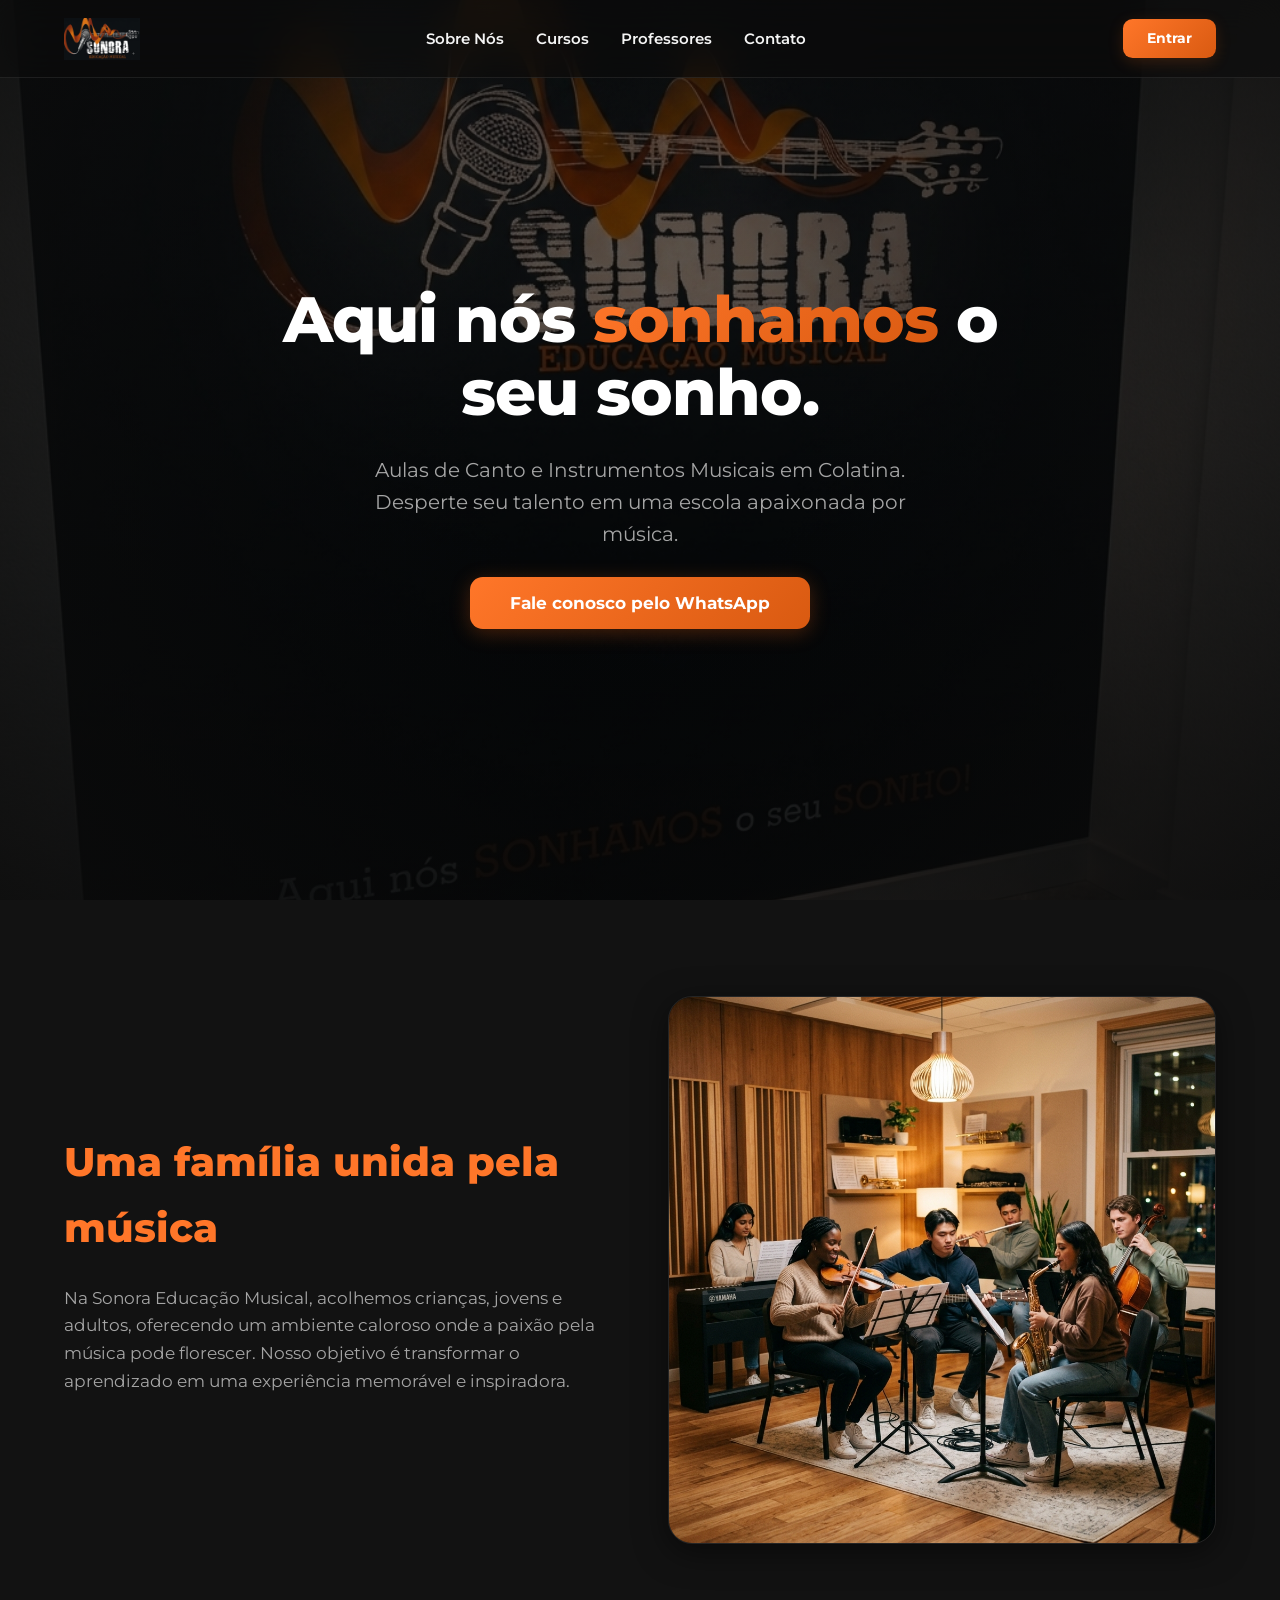
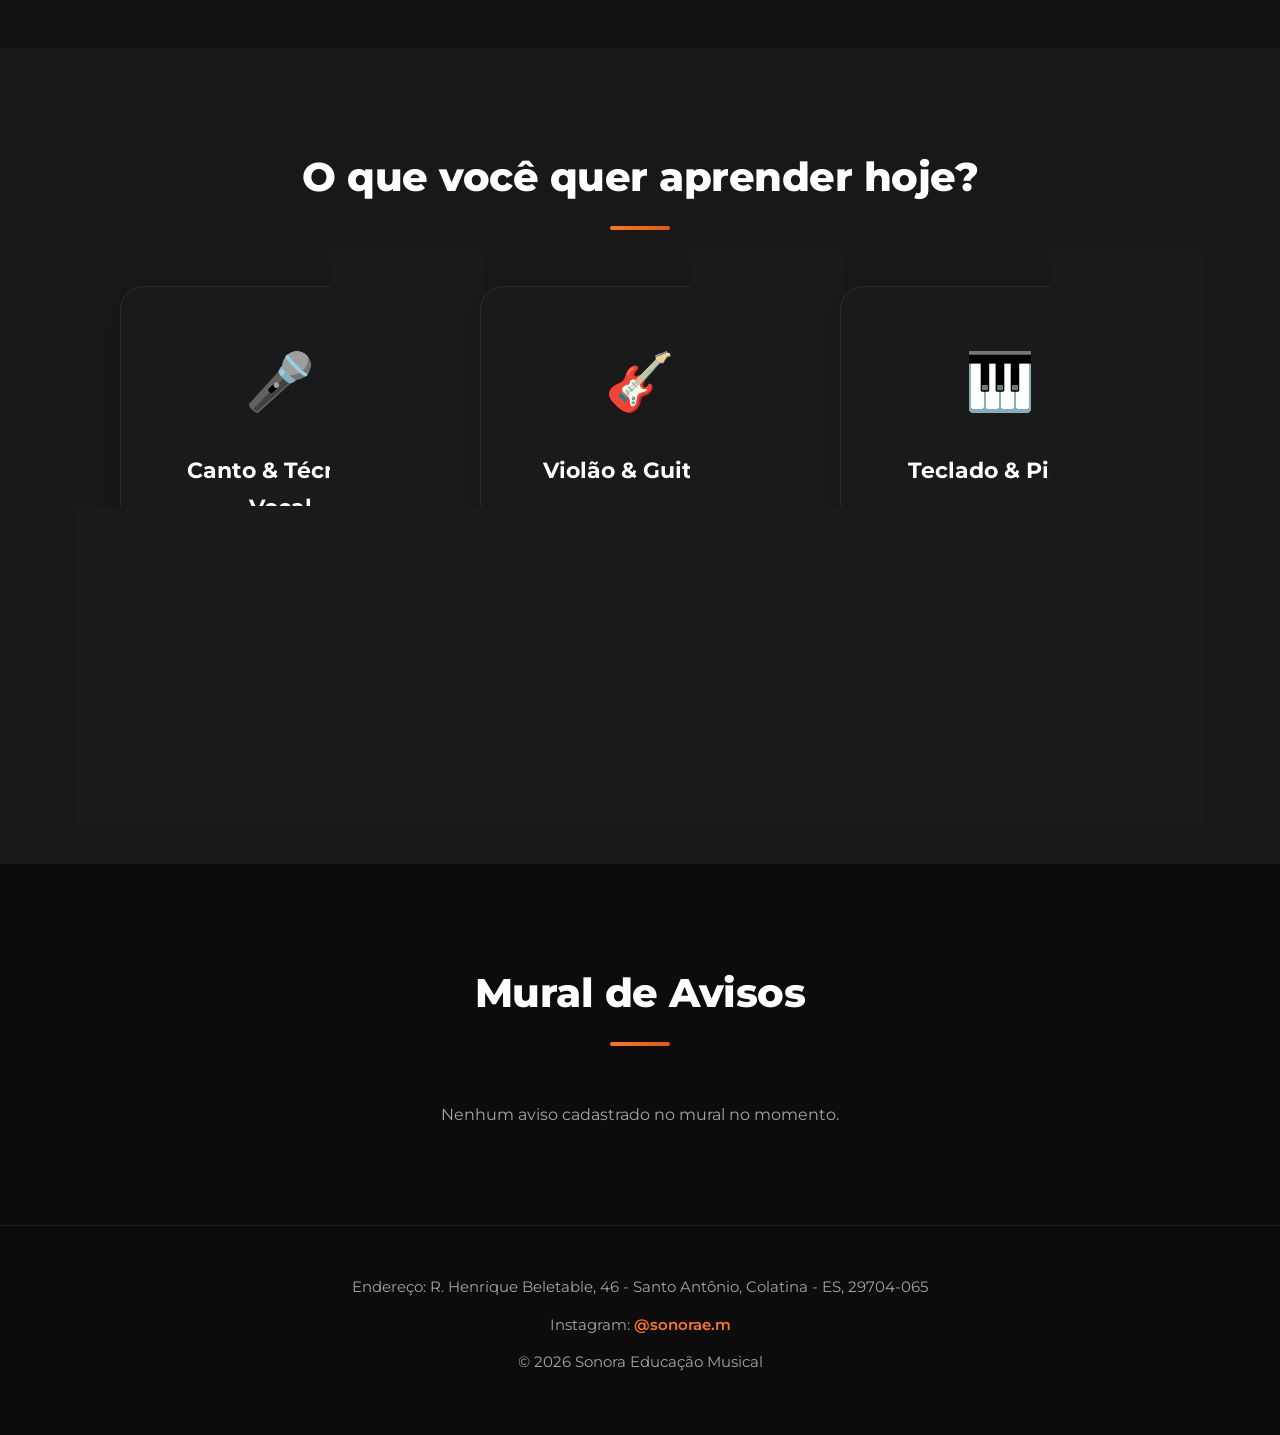
==== commit 90dbf959: "Implementa mural de avisos dinâmico, upload de imagens gerais do site, campo telefone no cadastro e " ====
--- a/index.html
+++ b/index.html
@@ -88,6 +88,16 @@
         </div>
     </section>
 
+    <!-- Mural de Avisos -->
+    <section id="mural-de-avisos" class="section">
+        <div class="container" style="max-width: 800px; text-align: center;">
+            <h2 class="section-title">Mural de Avisos</h2>
+            <div id="avisos-container" style="display: grid; grid-template-columns: 1fr; gap: 1.5rem; margin-top: 2rem;">
+                <!-- Dynamically loaded by script.js -->
+            </div>
+        </div>
+    </section>
+
     <!-- Footer -->
     <footer id="contato" class="footer section">
         <div class="container footer-content">
--- a/style.css
+++ b/style.css
@@ -1398,3 +1398,8 @@
     font-size: 0.85rem;
   }
 }
+
+/* Utility Classes */
+.hidden {
+  display: none !important;
+}
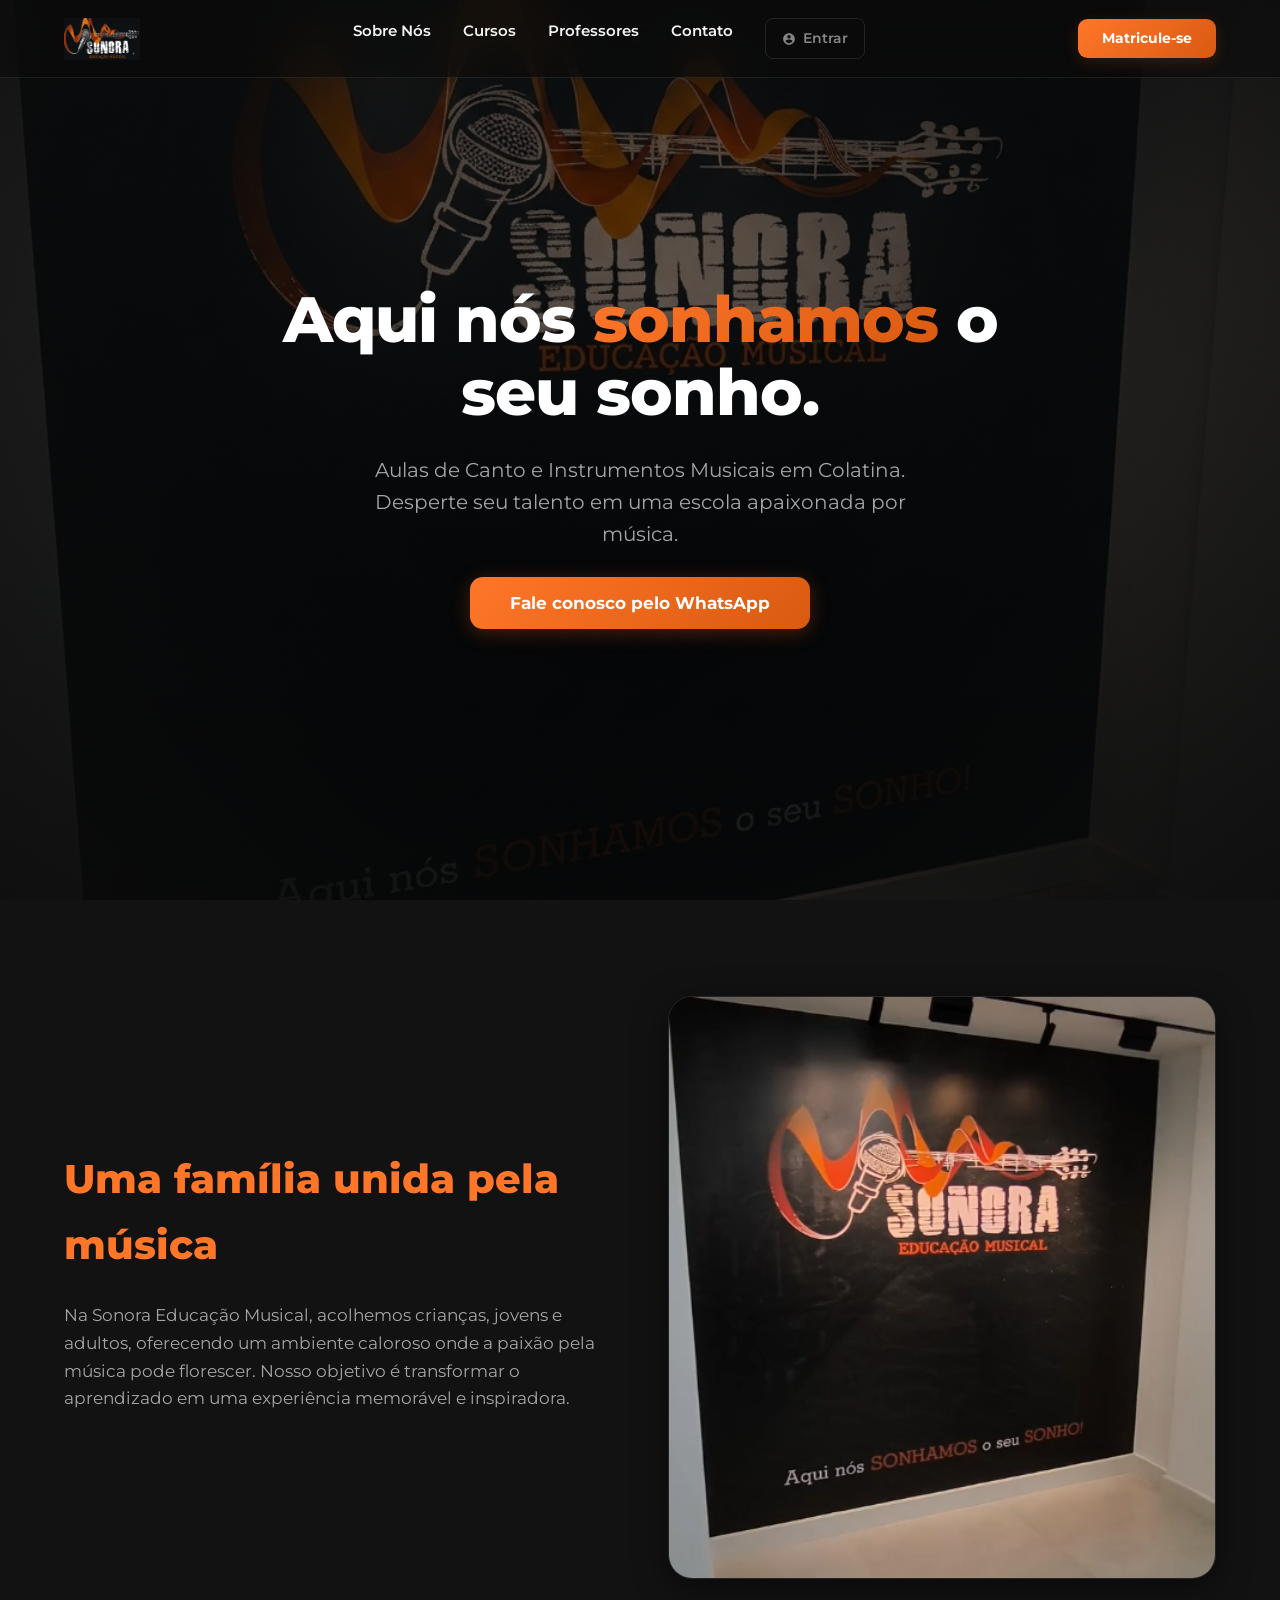
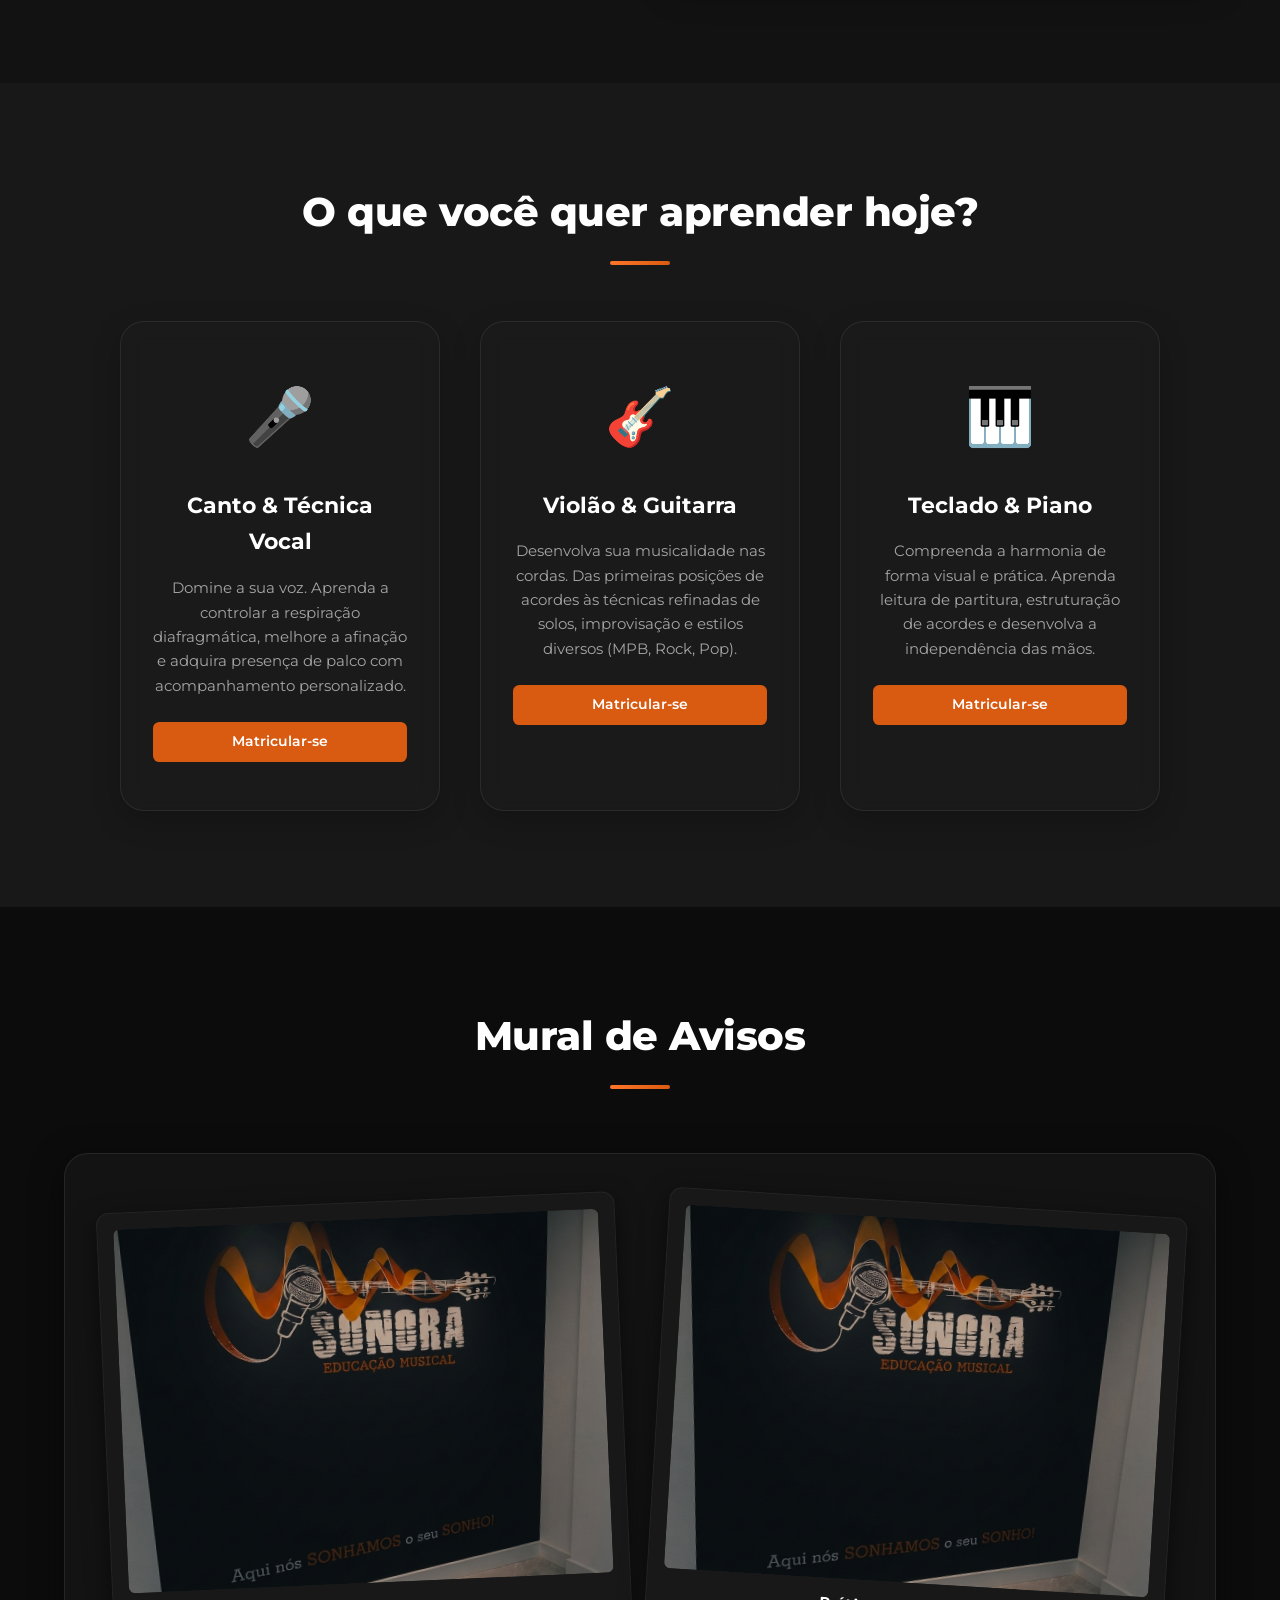
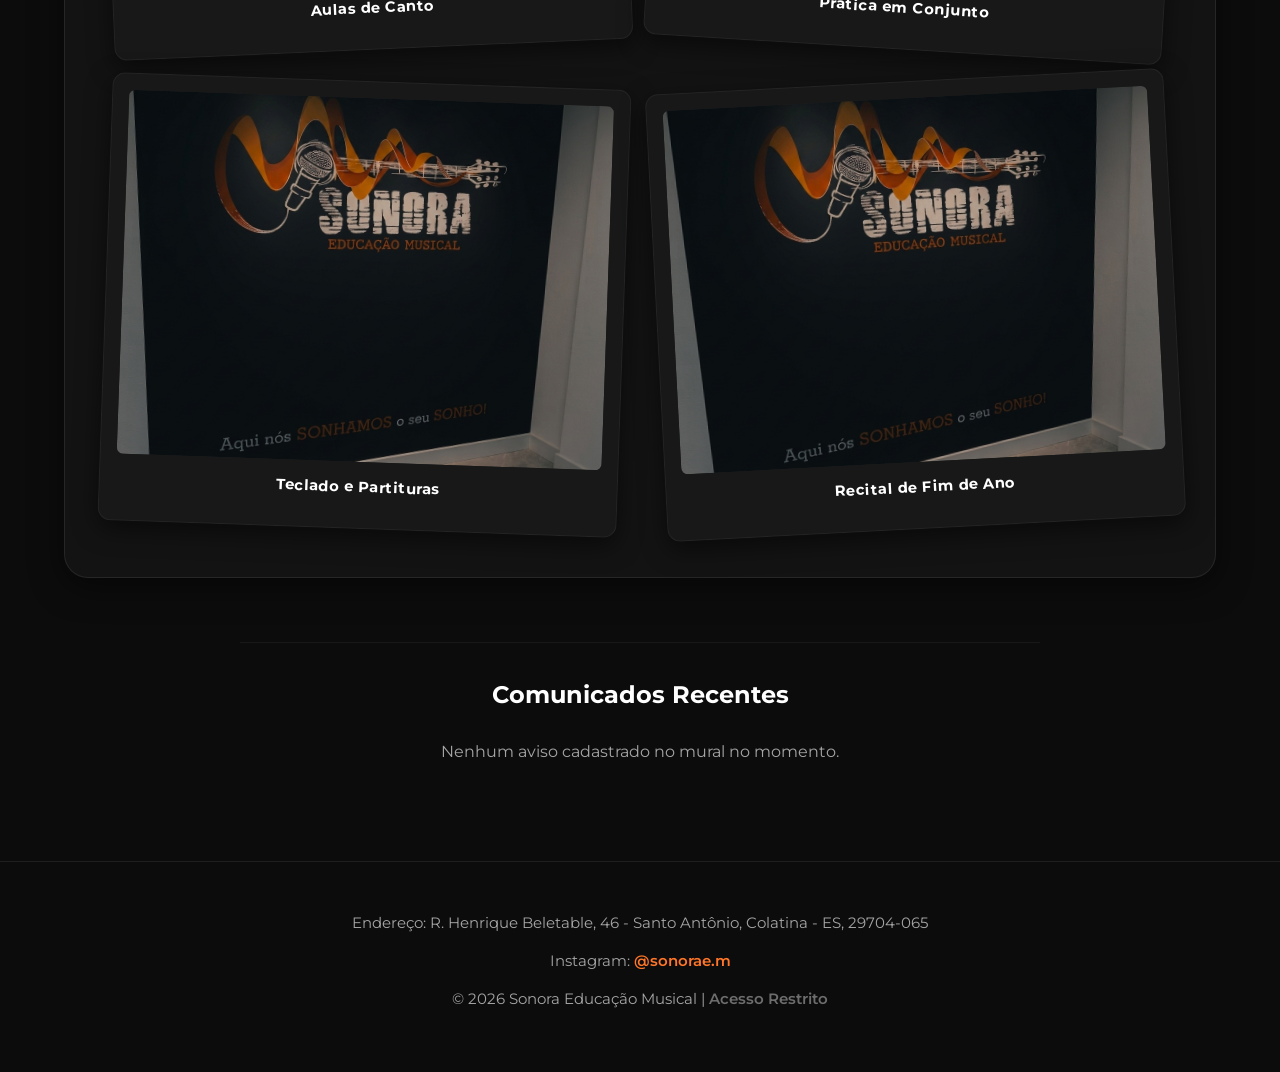
==== commit 680d163b: "alteração" ====
--- a/index.html
+++ b/index.html
@@ -29,7 +29,7 @@
                     <li><a href="contato.html">Contato</a></li>
                 </ul>
                 <div class="cta-mobile">
-                    <a href="admin.html" class="button enroll-btn" target="_blank" rel="noopener">Matricule‑se</a>
+                    <a href="https://api.whatsapp.com/message/GBODBOK3OAPBL1?autoload=1&app_absent=0&utm_source=ig" class="button enroll-btn" target="_blank" rel="noopener">Matricule‑se</a>
                 </div>
             </nav>
             <div class="cta">
@@ -90,10 +90,22 @@
 
     <!-- Mural de Avisos -->
     <section id="mural-de-avisos" class="section">
-        <div class="container" style="max-width: 800px; text-align: center;">
+        <div class="container" style="text-align: center;">
             <h2 class="section-title">Mural de Avisos</h2>
-            <div id="avisos-container" style="display: grid; grid-template-columns: 1fr; gap: 1.5rem; margin-top: 2rem;">
-                <!-- Dynamically loaded by script.js -->
+            
+            <!-- Gallery/Collage (ex-Nosso Mural Sonora) -->
+            <div class="about-gallery" style="margin-bottom: 4rem;">
+                <div class="mural-collage" id="mural-collage-container">
+                    <!-- Dynamically loaded by script.js -->
+                </div>
+            </div>
+
+            <!-- Text Notices (Avisos de Texto) -->
+            <div style="max-width: 800px; margin: 0 auto; padding-top: 2rem; border-top: 1px solid rgba(255,255,255,0.05);">
+                <h3 style="color: #fff; font-size: 1.5rem; margin-bottom: 1.5rem; font-weight: 700;">Comunicados Recentes</h3>
+                <div id="avisos-container" style="display: grid; grid-template-columns: 1fr; gap: 1.5rem;">
+                    <!-- Dynamically loaded by script.js -->
+                </div>
             </div>
         </div>
     </section>
--- a/style.css
+++ b/style.css
@@ -1403,3 +1403,17 @@
 .hidden {
   display: none !important;
 }
+
+/* Profile Dropdown styling */
+.profile-dropdown {
+  opacity: 0;
+  visibility: hidden;
+  transform: translateY(-10px);
+  transition: opacity 0.3s ease, visibility 0.3s ease, transform 0.3s ease;
+}
+
+.profile-dropdown.active-dropdown {
+  opacity: 1;
+  visibility: visible;
+  transform: translateY(0);
+}
